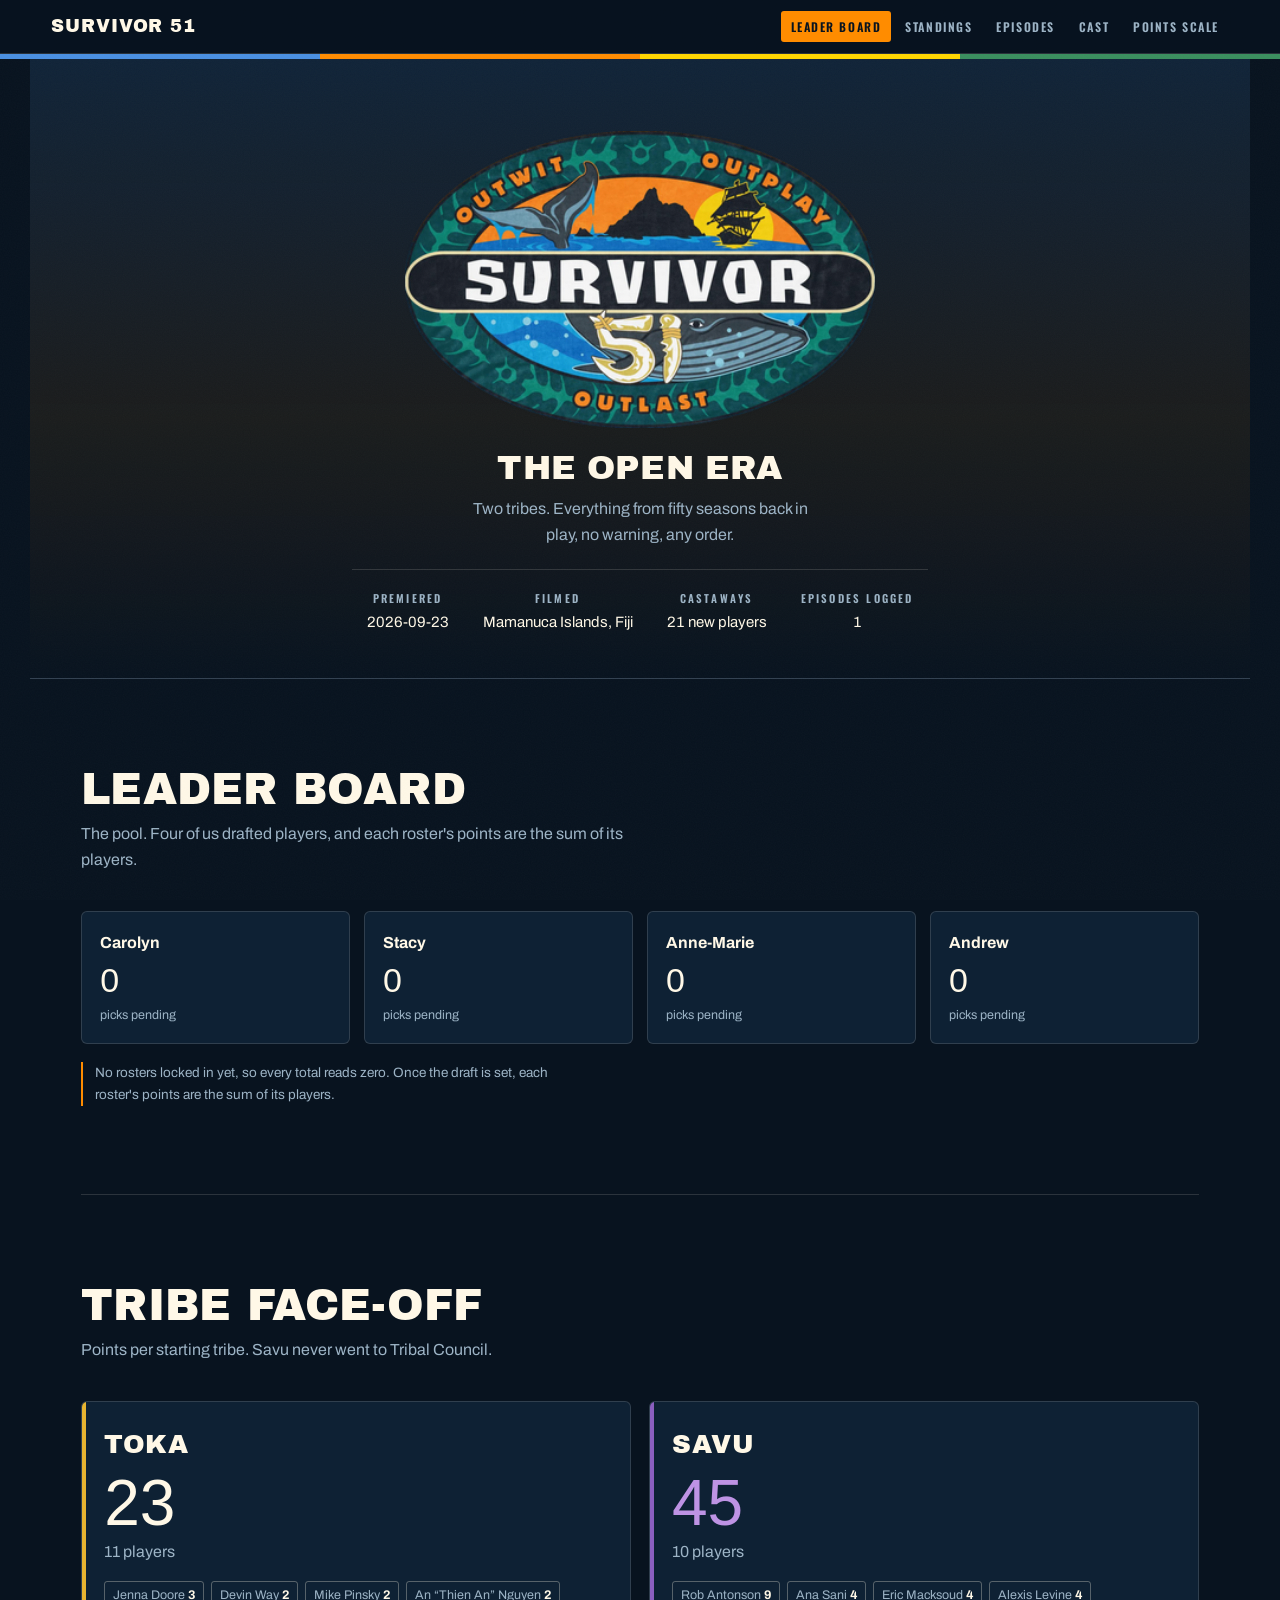
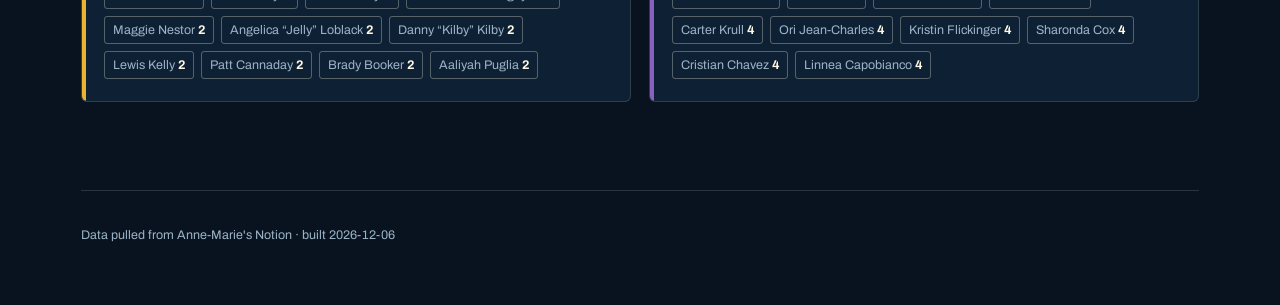
==== index.html @ c1bb5dba "Home: pool four across, tribes two across, sections stacked" ====
<!doctype html>
<html lang="en">
<head>
<meta charset="utf-8">
<meta name="viewport" content="width=device-width, initial-scale=1">
<title>Survivor 51 · Leader Board</title>
<meta name="description" content="Survivor 51: pool standings, player race, episodes, cast and point scale.">
<link rel="preconnect" href="https://fonts.googleapis.com">
<link rel="preconnect" href="https://fonts.gstatic.com" crossorigin>
<link href="https://fonts.googleapis.com/css2?family=Archivo+Black&family=Archivo:wght@400;500;600;700&family=Oswald:wght@400;500;600&display=swap" rel="stylesheet">
<link rel="stylesheet" href="styles.css">
</head>
<body class="page-home">
<div class="grain" aria-hidden="true"></div>
<nav class="topnav"><a class="brand" href="index.html">Survivor 51</a><div class="links"><a href="index.html" class="on">Leader Board</a><a href="standings.html">Standings</a><a href="episodes.html">Episodes</a><a href="cast.html">Cast</a><a href="scale.html">Points Scale</a></div></nav>
<div class="brandband" aria-hidden="true"><i></i><i></i><i></i><i></i></div>
<header class="masthead">
  <div class="mast-left">
    <img class="wordmark" src="logo.png" alt="Survivor 51">
  </div>
  <div class="mast-right">
    <p class="era">The Open Era</p>
    <p class="era-note">Two tribes. Everything from fifty seasons back in play, no warning, any order.</p>
    <dl class="meta" id="meta"></dl>
  </div>
</header>
<main>
  <section class="block">
    <div class="block-head"><h2>Leader Board</h2><p class="lede">The pool. Four of us drafted players, and each roster's points are the sum of its players.</p></div>
    <div class="pool" id="pool"></div><p class="callout" id="poolnote"></p>
  </section>
  <section class="block">
    <div class="block-head"><h2>Tribe Face-Off</h2><p class="lede">Points per starting tribe. Savu never went to Tribal Council.</p></div>
    <div class="tribes" id="tribes"></div>
  </section>
</main>
<footer>
  <p>Data pulled from Anne-Marie's Notion · built <span id="built"></span></p>
</footer>
<script src="data.js"></script>
<script src="app.js"></script>
</body>
</html>
---- styles.css ----
:root{
  --ink:#0B1512;
  --ink-2:#122019;
  --ink-3:#18291F;
  --bone:#EFE9DB;
  --dim:#93A79C;
  --line:rgba(239,233,219,.13);
  --line-strong:rgba(239,233,219,.26);
  --ember:#E5623A;
  --toka:#E8B430;
  --savu:#8B5FBF;
  --c-immunity:#2E8B8B;
  --c-reward:#C9A227;
  --c-idols:#E5623A;
  --c-advantages:#7FA650;
  --c-shots:#B65C8A;
  --c-survival:#6C8B99;
  --c-journeys:#D98E4A;
  --c-twists:#5F7FD1;
  --c-endgame:#D8D2C4;
  --pad:clamp(18px,4vw,64px);
  --max:1220px;
}

*{box-sizing:border-box;margin:0;padding:0}
html{-webkit-text-size-adjust:100%}
body{
  background:var(--ink);
  color:var(--bone);
  font-family:"Archivo",system-ui,sans-serif;
  font-size:16px;
  line-height:1.6;
  overflow-x:hidden;
}
.grain{
  position:fixed;inset:0;pointer-events:none;z-index:9;opacity:.05;
  background-image:url("data:image/svg+xml;utf8,<svg xmlns='http://www.w3.org/2000/svg' width='140' height='140'><filter id='n'><feTurbulence type='fractalNoise' baseFrequency='.85' numOctaves='3'/></filter><rect width='140' height='140' filter='url(%23n)'/></svg>");
}

/* ---------- masthead ---------- */
.masthead{
  max-width:var(--max);margin:0 auto;padding:clamp(28px,6vw,72px) var(--pad) clamp(20px,3vw,40px);
  display:grid;gap:clamp(20px,4vw,48px);
  grid-template-columns:1fr;
  border-bottom:1px solid var(--line);
}
.season-no{
  font-size:12px;letter-spacing:.22em;text-transform:uppercase;color:var(--dim);
  font-weight:600;
}
h1{
  font-family:"Anton",sans-serif;font-weight:400;
  font-size:clamp(64px,17vw,168px);line-height:.84;letter-spacing:-.01em;
  text-transform:uppercase;margin-top:6px;
}
.h1-em{color:var(--ember)}
.mast-right{max-width:44ch;align-self:end;padding-bottom:6px}
.era{
  font-family:"Anton",sans-serif;font-size:clamp(22px,3.4vw,34px);line-height:1.05;
  text-transform:uppercase;letter-spacing:.005em;
}
.era-note{color:var(--dim);margin-top:10px;max-width:38ch}
.meta{
  display:grid;grid-template-columns:repeat(2,minmax(0,1fr));
  gap:14px 24px;margin-top:24px;padding-top:20px;border-top:1px solid var(--line);
}
.meta div{min-width:0}
.meta dt{font-size:11px;letter-spacing:.18em;text-transform:uppercase;color:var(--dim);font-weight:600}
.meta dd{font-size:15px;margin-top:3px;font-variant-numeric:tabular-nums}

/* ---------- sections ---------- */
main{max-width:var(--max);margin:0 auto;padding:0 var(--pad)}
.block{padding:clamp(40px,7vw,88px) 0;border-bottom:1px solid var(--line)}
.block-head{display:grid;gap:10px;margin-bottom:clamp(24px,3vw,40px);max-width:70ch}
h2{
  font-family:"Anton",sans-serif;font-weight:400;text-transform:uppercase;
  font-size:clamp(26px,4vw,44px);line-height:1;letter-spacing:.005em;
}
.lede{color:var(--dim);max-width:62ch}

/* ---------- race ---------- */
.race{display:grid;gap:2px}
.row{
  display:grid;grid-template-columns:34px 14px minmax(0,1fr) auto;
  align-items:center;gap:12px;padding:12px 0;border-top:1px solid var(--line);
  position:relative;
}
.row:first-child{border-top:0}
.rank{font-size:12px;color:var(--dim);font-variant-numeric:tabular-nums;text-align:right}
.dot{width:11px;height:11px;border-radius:50%;box-shadow:0 0 0 1px rgba(0,0,0,.45) inset}
.name{font-weight:600;font-size:clamp(16px,2vw,19px);line-height:1.2;display:flex;flex-wrap:wrap;align-items:baseline;gap:10px}
.tag{
  font-size:10.5px;letter-spacing:.14em;text-transform:uppercase;font-weight:700;
  padding:2px 7px;border:1px solid var(--line-strong);color:var(--dim);border-radius:3px;
}
.tag.out{border-color:rgba(229,98,58,.6);color:#F0A28C}
.pts{
  font-family:"Anton",sans-serif;font-size:clamp(24px,3.6vw,38px);line-height:1;
  font-variant-numeric:tabular-nums;letter-spacing:.01em;
}
.bar{grid-column:3 / 5;height:6px;background:var(--line);border-radius:2px;overflow:hidden;margin-top:8px}
.bar i{display:block;height:100%;width:0;background:var(--ember);border-radius:2px;
  transition:width 900ms cubic-bezier(.16,1,.3,1)}
.row.toka .bar i{background:var(--toka)}
.row.savu .bar i{background:var(--savu)}

/* ---------- legend + stacks ---------- */
.legend{display:flex;flex-wrap:wrap;gap:8px 18px;margin-bottom:22px}
.legend span{display:inline-flex;align-items:center;gap:7px;font-size:12.5px;color:var(--dim);
  letter-spacing:.02em}
.legend i{width:10px;height:10px;border-radius:2px;display:inline-block}
.stacks{display:grid;gap:10px}
.stack{display:grid;grid-template-columns:minmax(120px,180px) minmax(0,1fr) 46px;gap:12px;align-items:center}
.stack .pname{font-size:14px;font-weight:600;overflow:hidden;text-overflow:ellipsis;white-space:nowrap}
.sbar{display:flex;height:18px;background:var(--line);border-radius:2px;overflow:hidden}
.sbar i{height:100%;width:0;transition:width 900ms cubic-bezier(.16,1,.3,1)}
.stack .ptot{text-align:right;font-variant-numeric:tabular-nums;font-size:13px;color:var(--dim)}

/* ---------- episode ---------- */
.episode{
  border:1px solid var(--line);background:var(--ink-2);
  padding:clamp(18px,3vw,32px);border-radius:6px;
}
.ep-top{display:flex;flex-wrap:wrap;gap:6px 20px;align-items:baseline;justify-content:space-between}
.ep-title{font-family:"Anton",sans-serif;font-size:clamp(24px,3.6vw,40px);text-transform:uppercase;line-height:1}
.ep-sub{color:var(--dim);font-size:13.5px}
.facts{display:grid;grid-template-columns:repeat(auto-fit,minmax(140px,1fr));gap:18px 22px;margin:26px 0;
  padding:22px 0;border-top:1px solid var(--line);border-bottom:1px solid var(--line)}
.facts dt{font-size:11px;letter-spacing:.18em;text-transform:uppercase;color:var(--dim);font-weight:600}
.facts dd{margin-top:4px;font-size:16px;font-weight:600}
.facts dd small{display:block;font-weight:400;color:var(--dim);font-size:12.5px;margin-top:2px}
.evlist{display:grid;gap:2px}
.ev{display:grid;grid-template-columns:64px minmax(0,1fr) auto;gap:12px;align-items:baseline;
  padding:9px 0;border-top:1px solid var(--line);font-size:14px}
.ev:first-child{border-top:0}
.ev b{font-family:"Anton",sans-serif;font-weight:400;letter-spacing:.04em;font-variant-numeric:tabular-nums}
.ev .cnt{color:var(--dim);font-size:12.5px}
.ev .v{font-variant-numeric:tabular-nums;font-weight:700;color:var(--ember)}

/* ---------- tribes ---------- */
.tribes{display:grid;gap:18px;grid-template-columns:1fr}
.tribe{border:1px solid var(--line);border-radius:6px;padding:22px;background:var(--ink-2);position:relative;overflow:hidden}
.tribe::before{content:"";position:absolute;inset:0 auto 0 0;width:4px}
.tribe.toka::before{background:var(--toka)}
.tribe.savu::before{background:var(--savu)}
.tribe h3{font-family:"Anton",sans-serif;font-weight:400;text-transform:uppercase;font-size:26px;letter-spacing:.02em}
.tribe .tot{font-family:"Anton",sans-serif;font-size:clamp(40px,7vw,64px);line-height:1;margin:6px 0 4px}
.tribe ul{list-style:none;display:flex;flex-wrap:wrap;gap:7px;margin-top:16px}
.tribe li{font-size:12.5px;border:1px solid var(--line-strong);padding:3px 8px;border-radius:3px;color:var(--dim)}
.tribe li b{color:var(--bone);font-variant-numeric:tabular-nums}

/* ---------- cast ---------- */
.cast{display:grid;gap:16px;grid-template-columns:repeat(auto-fill,minmax(255px,1fr))}
.card{border:1px solid var(--line);border-radius:6px;padding:18px;background:var(--ink-2);
  display:flex;flex-direction:column;gap:10px}
.card .who{display:flex;justify-content:space-between;align-items:baseline;gap:10px}
.card h3{font-size:17px;font-weight:700;line-height:1.25}
.card .age{font-family:"Anton",sans-serif;font-size:20px;color:var(--dim);font-variant-numeric:tabular-nums}
.card .job{font-size:13px;color:var(--bone);opacity:.85}
.card .where{font-size:12.5px;color:var(--dim)}
.card p.note{font-size:13px;color:var(--dim);border-top:1px solid var(--line);padding-top:10px;margin-top:auto}
.card .chip{align-self:flex-start;font-size:10.5px;letter-spacing:.14em;text-transform:uppercase;
  font-weight:700;padding:3px 8px;border-radius:3px;color:#0B1512}
.chip.toka{background:var(--toka)}
.chip.savu{background:var(--savu);color:var(--bone)}
.card.out{opacity:.62}

/* ---------- pool ---------- */
.pool{display:grid;gap:14px;grid-template-columns:repeat(auto-fit,minmax(210px,1fr))}
.viewer{border:1px solid var(--line);border-radius:6px;padding:18px;background:var(--ink-2)}
.viewer h3{font-size:16px;font-weight:700}
.viewer .v-tot{font-family:"Anton",sans-serif;font-size:34px;line-height:1;margin:8px 0}
.viewer .pend{font-size:12.5px;color:var(--dim)}

/* ---------- scale ---------- */
.scale{display:grid;gap:26px;grid-template-columns:repeat(auto-fit,minmax(240px,1fr))}
.sgroup h3{font-size:11px;letter-spacing:.18em;text-transform:uppercase;color:var(--ember);font-weight:700;margin-bottom:10px}
.sgroup ul{list-style:none;display:grid;gap:0}
.sgroup li{display:flex;justify-content:space-between;gap:12px;padding:7px 0;border-top:1px solid var(--line);
  font-size:14px}
.sgroup li:first-of-type{border-top:0}
.sgroup li b{font-variant-numeric:tabular-nums;font-family:"Anton",sans-serif;font-weight:400;font-size:17px}

footer{max-width:var(--max);margin:0 auto;padding:34px var(--pad) 60px;color:var(--dim);font-size:12.5px}

@media (min-width:760px){
  .masthead{grid-template-columns:1.05fr .95fr;align-items:end}
  .tribes{grid-template-columns:1fr 1fr}
}
@media (prefers-reduced-motion:reduce){
  .bar i,.sbar i{transition:none}
}

/* ---------- top nav ---------- */
.topnav{
  position:sticky;top:0;z-index:20;display:flex;align-items:center;justify-content:space-between;
  gap:14px;padding:11px var(--pad);background:rgba(11,21,18,.93);
  border-bottom:1px solid var(--line);flex-wrap:wrap;
}
.topnav .brand{font-family:"Anton",sans-serif;text-transform:uppercase;letter-spacing:.05em;font-size:18px;color:var(--bone);text-decoration:none}
.topnav .links{display:flex;gap:4px;flex-wrap:wrap}
.topnav .links a{
  font-size:12px;letter-spacing:.13em;text-transform:uppercase;font-weight:600;
  color:var(--dim);text-decoration:none;padding:6px 10px;border-radius:3px;
}
.topnav .links a:hover{color:var(--bone);background:var(--ink-3)}
.topnav .links a.on{color:var(--ink);background:var(--ember)}

/* compact masthead on subpages */
.page-standings .masthead,.page-episodes .masthead,.page-cast .masthead,.page-scale .masthead{
  padding-top:clamp(24px,4vw,44px);padding-bottom:clamp(16px,2vw,26px);
}
.page-standings h1,.page-episodes h1,.page-cast h1,.page-scale h1{font-size:clamp(40px,7vw,74px)}
.page-standings .meta,.page-episodes .meta,.page-cast .meta,.page-scale .meta,
.page-standings .era-note,.page-episodes .era-note,.page-cast .era-note,.page-scale .era-note{display:none}

/* home bits */
.callout{margin-top:18px;font-size:13.5px;color:var(--dim);border-left:2px solid var(--ember);padding-left:12px;max-width:62ch}
.more{margin-top:18px;font-size:13px;letter-spacing:.02em}
.more a{color:var(--ember);text-decoration:none}
.picks{list-style:none;margin-top:4px;display:flex;flex-wrap:wrap;gap:6px}
.picks li{font-size:12.5px;border:1px solid var(--line-strong);padding:2px 7px;border-radius:3px;color:var(--dim)}
.eps{display:grid;gap:26px}
.recap{margin-top:24px;border-top:1px solid var(--line);padding-top:20px;max-width:76ch}
.recap h4{font-size:11px;letter-spacing:.18em;text-transform:uppercase;color:var(--ember);font-weight:700;margin-bottom:10px}
.recap p{color:#DAD4C6}

/* ===== Survivor 51 badge theme (sunset over ocean) ===== */
:root{
  --ink:#08131F; --ink-2:#0E2134; --ink-3:#15304A;
  --bone:#FFF8E7; --dim:#9DB4C6;
  --line:rgba(255,248,231,.14); --line-strong:rgba(255,248,231,.30);
  --ember:#FF8C00; --gold:#FFD700; --toka:#E8B430; --savu:#8B5FBF;
  --c-immunity:#4A90E2; --c-reward:#FFD700; --c-idols:#FF8C00; --c-advantages:#3A8F5F;
  --c-shots:#C0574F; --c-survival:#8FB3F5; --c-journeys:#D98E4A; --c-twists:#A52A2A;
  --c-endgame:#FFF8E7;
  --display:"Archivo Black",sans-serif;
}
.grain{opacity:.028}
.brandband{height:5px;display:flex}
.brandband i{flex:1}
.brandband i:nth-child(1){background:#4A90E2}
.brandband i:nth-child(2){background:#FF8C00}
.brandband i:nth-child(3){background:#FFD700}
.brandband i:nth-child(4){background:#3A8F5F}
.masthead{background:linear-gradient(180deg,rgba(74,144,226,.13),rgba(255,140,0,.08) 58%,transparent)}
h1,h2,.ep-title,.tribe h3,.pts,.tot,.v-tot,.age,.ev b,.sgroup li b,.topnav .brand,.era{font-family:var(--display)}
.h1-em,.row:first-child .pts{color:var(--gold)}
.season-no,.sgroup h3,.recap h4,.facts dt,.meta dt,.tag,.chip,.topnav .links a{font-family:"Oswald","Archivo",sans-serif}
.season-no,.facts dt,.meta dt,.sgroup h3,.recap h4{letter-spacing:.2em}
.tribe.savu .tot{color:#BE93E4}
.topnav{background:rgba(8,19,31,.94)}
.rank,.ptot,.v{font-variant-numeric:tabular-nums}

/* logo wordmark replaces the typed title */
.wordmark{width:min(470px,84%);height:auto;display:block}
.mast-left{padding-bottom:4px}
.page-standings .wordmark,.page-episodes .wordmark,.page-cast .wordmark,.page-scale .wordmark{width:min(230px,62%)}

/* centered masthead */
.masthead{display:block;text-align:center}
.mast-left{display:flex;justify-content:center;padding-bottom:0}
.wordmark{margin:0 auto}
.mast-right{max-width:64ch;margin:22px auto 0;align-self:auto}
.era-note{margin:10px auto 0}
.meta{display:flex;flex-wrap:wrap;justify-content:center;gap:14px 34px;text-align:center;margin-top:22px}
.meta dd{margin-top:2px}

/* home: two sections side by side */
.homelayout{display:grid;gap:0}
@media (min-width:940px){
  .homelayout{grid-template-columns:1fr 1fr;gap:0 clamp(32px,4vw,64px);align-items:start}
  .homelayout > .block{border-bottom:0;padding-top:0}
  .homelayout > .block + .block{border-left:1px solid var(--line);padding-left:clamp(32px,4vw,64px)}
  .homelayout .tribes{grid-template-columns:1fr}
  .homelayout .pool{grid-template-columns:repeat(auto-fit,minmax(168px,1fr))}
}

/* home: sections stacked, items within each row side by side */
@media (min-width:760px){
  .pool{grid-template-columns:repeat(4,minmax(0,1fr))}
  .tribes{grid-template-columns:1fr 1fr}
}
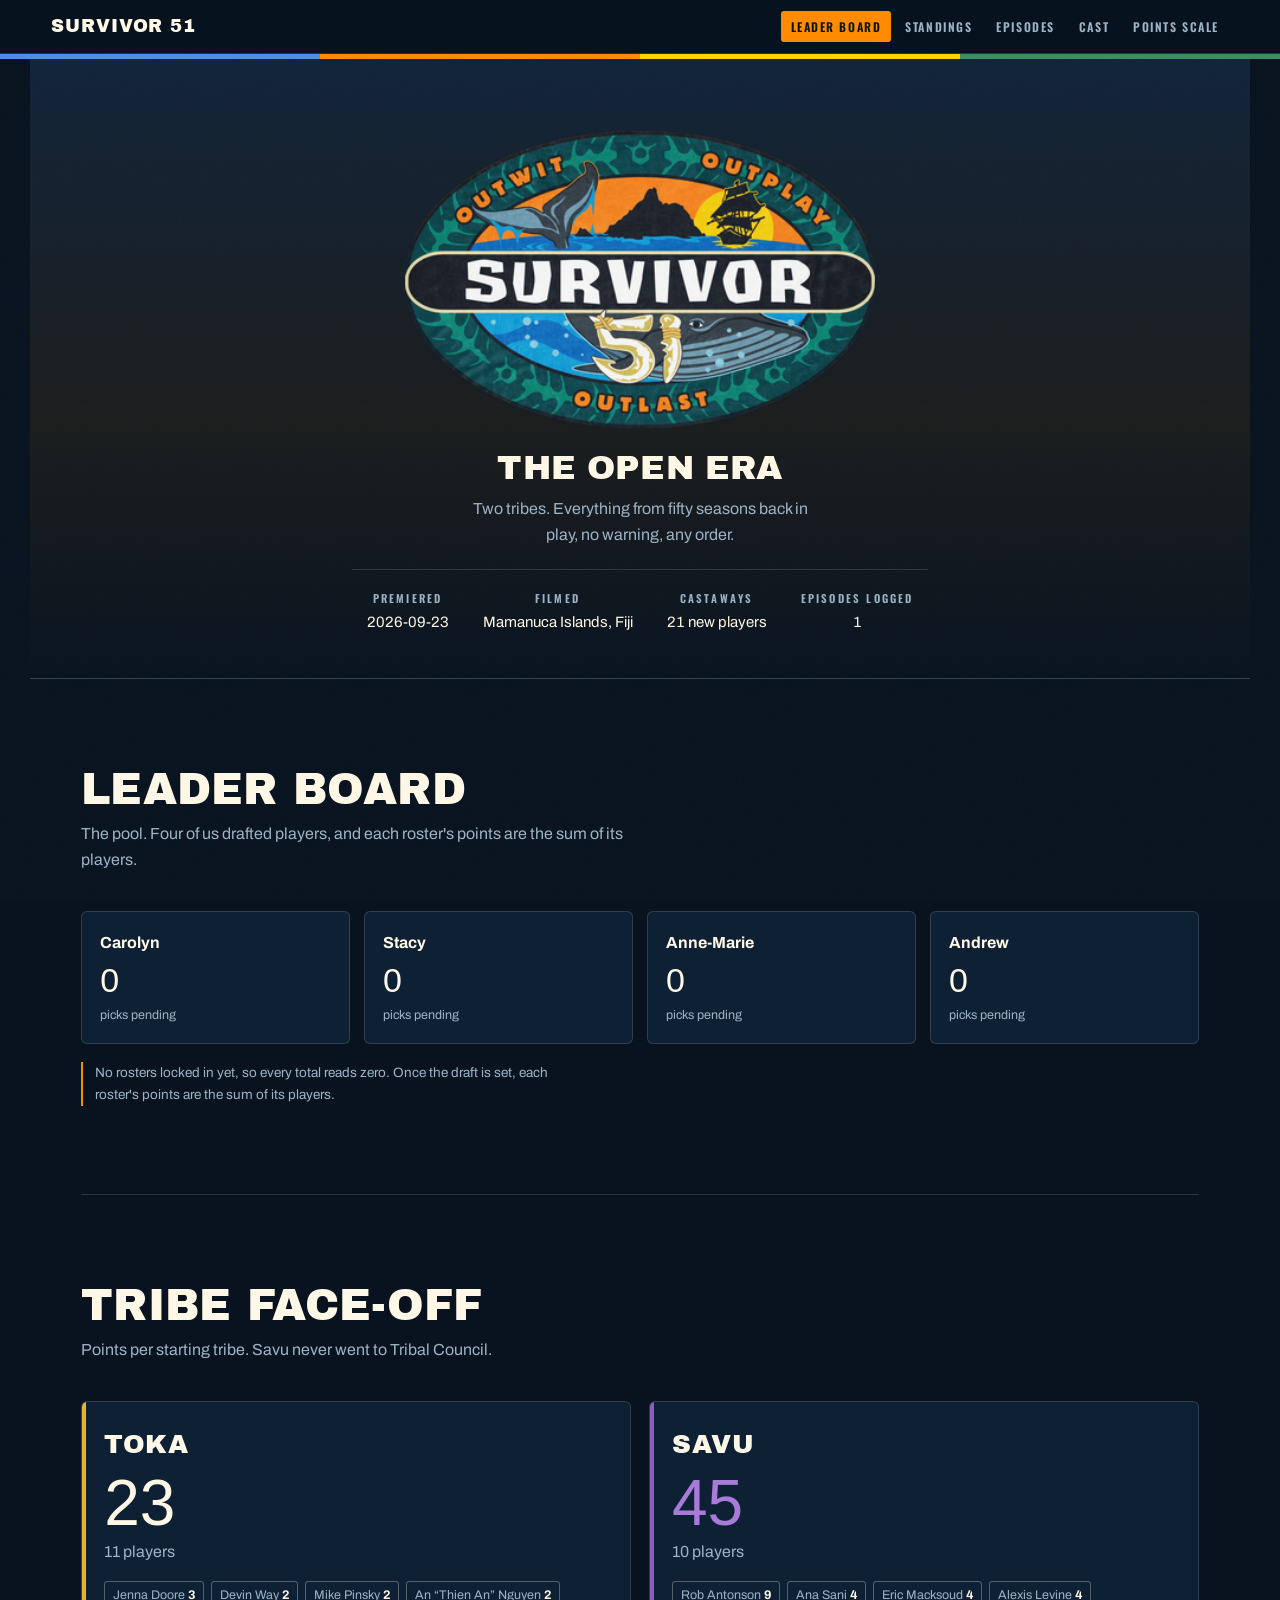
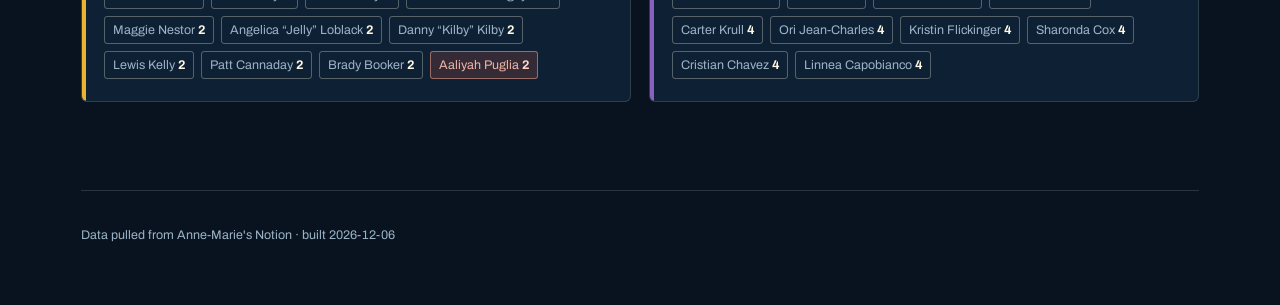
==== commit 422633ba: "Mobile nav on one line (short labels), point-scale rows never wrap" ====
--- a/index.html
+++ b/index.html
@@ -12,7 +12,7 @@
 </head>
 <body class="page-home">
 <div class="grain" aria-hidden="true"></div>
-<nav class="topnav"><a class="brand" href="index.html">Survivor 51</a><div class="links"><a href="index.html" class="on">Leader Board</a><a href="standings.html">Standings</a><a href="episodes.html">Episodes</a><a href="cast.html">Cast</a><a href="scale.html">Points Scale</a></div></nav>
+<nav class="topnav"><a class="brand" href="index.html">Survivor 51</a><div class="links"><a href="index.html" class="on"><span class="lg">Leader Board</span><span class="sm">Board</span></a><a href="standings.html"><span class="lg">Standings</span><span class="sm">Standings</span></a><a href="episodes.html"><span class="lg">Episodes</span><span class="sm">Episodes</span></a><a href="cast.html"><span class="lg">Cast</span><span class="sm">Cast</span></a><a href="scale.html"><span class="lg">Points Scale</span><span class="sm">Scale</span></a></div></nav>
 <div class="brandband" aria-hidden="true"><i></i><i></i><i></i><i></i></div>
 <header class="masthead">
   <div class="mast-left">
--- a/styles.css
+++ b/styles.css
@@ -281,3 +281,48 @@
   .pool{grid-template-columns:repeat(4,minmax(0,1fr))}
   .tribes{grid-template-columns:1fr 1fr}
 }
+
+/* tribe colors: proper buff hues */
+.tribe.savu .tot{color:#A87BD8}
+
+/* picked-by chips (show once rosters are set) */
+.who-pick{font-size:10.5px;letter-spacing:.1em;text-transform:uppercase;font-weight:700;
+  padding:2px 6px;border-radius:3px;background:var(--ink-3);color:var(--bone);white-space:nowrap}
+
+/* mobile: keep the home rows horizontal */
+@media (max-width:759px){
+  .pool{grid-template-columns:1fr 1fr;gap:10px}
+  .tribes{grid-template-columns:1fr 1fr;gap:10px}
+  .viewer{padding:13px}
+  .viewer h3{font-size:14px}
+  .viewer .v-tot{font-size:26px}
+  .tribe{padding:13px}
+  .tribe h3{font-size:18px}
+  .tribe .tot{font-size:30px}
+  .tribe li{font-size:10.5px;padding:2px 5px}
+  .block-head h2{font-size:23px}
+  .lede{font-size:13.5px}
+}
+
+/* eliminated players read red in the tribe lists */
+.tribe li.out{background:rgba(224,90,74,.18);border-color:rgba(240,162,140,.55);color:#F3B4A4}
+.tribe li.out b{color:#FFD6C9}
+
+/* cast page: voted out players get a red border */
+.card.out{opacity:1;border-color:#D9634E;background:linear-gradient(rgba(217,99,78,.07),rgba(217,99,78,.07)),var(--ink-2)}
+.card.out .who h3{color:#FFD6C9}
+
+/* one horizontal line, always */
+.topnav .sm{display:none}
+.sgroup li span{flex:1 1 auto;min-width:0;white-space:nowrap;overflow:hidden;text-overflow:ellipsis}
+.sgroup li b{flex:0 0 auto}
+.tag,.who-pick,.pname{white-space:nowrap}
+@media (max-width:759px){
+  .topnav{flex-wrap:nowrap;padding:10px 12px;gap:6px}
+  .topnav .brand{display:none}
+  .topnav .links{flex-wrap:nowrap;gap:2px;overflow-x:auto;scrollbar-width:none}
+  .topnav .links::-webkit-scrollbar{display:none}
+  .topnav .links a{font-size:11.5px;letter-spacing:.05em;padding:6px 7px;flex:0 0 auto}
+  .topnav .lg{display:none}
+  .topnav .sm{display:inline}
+}
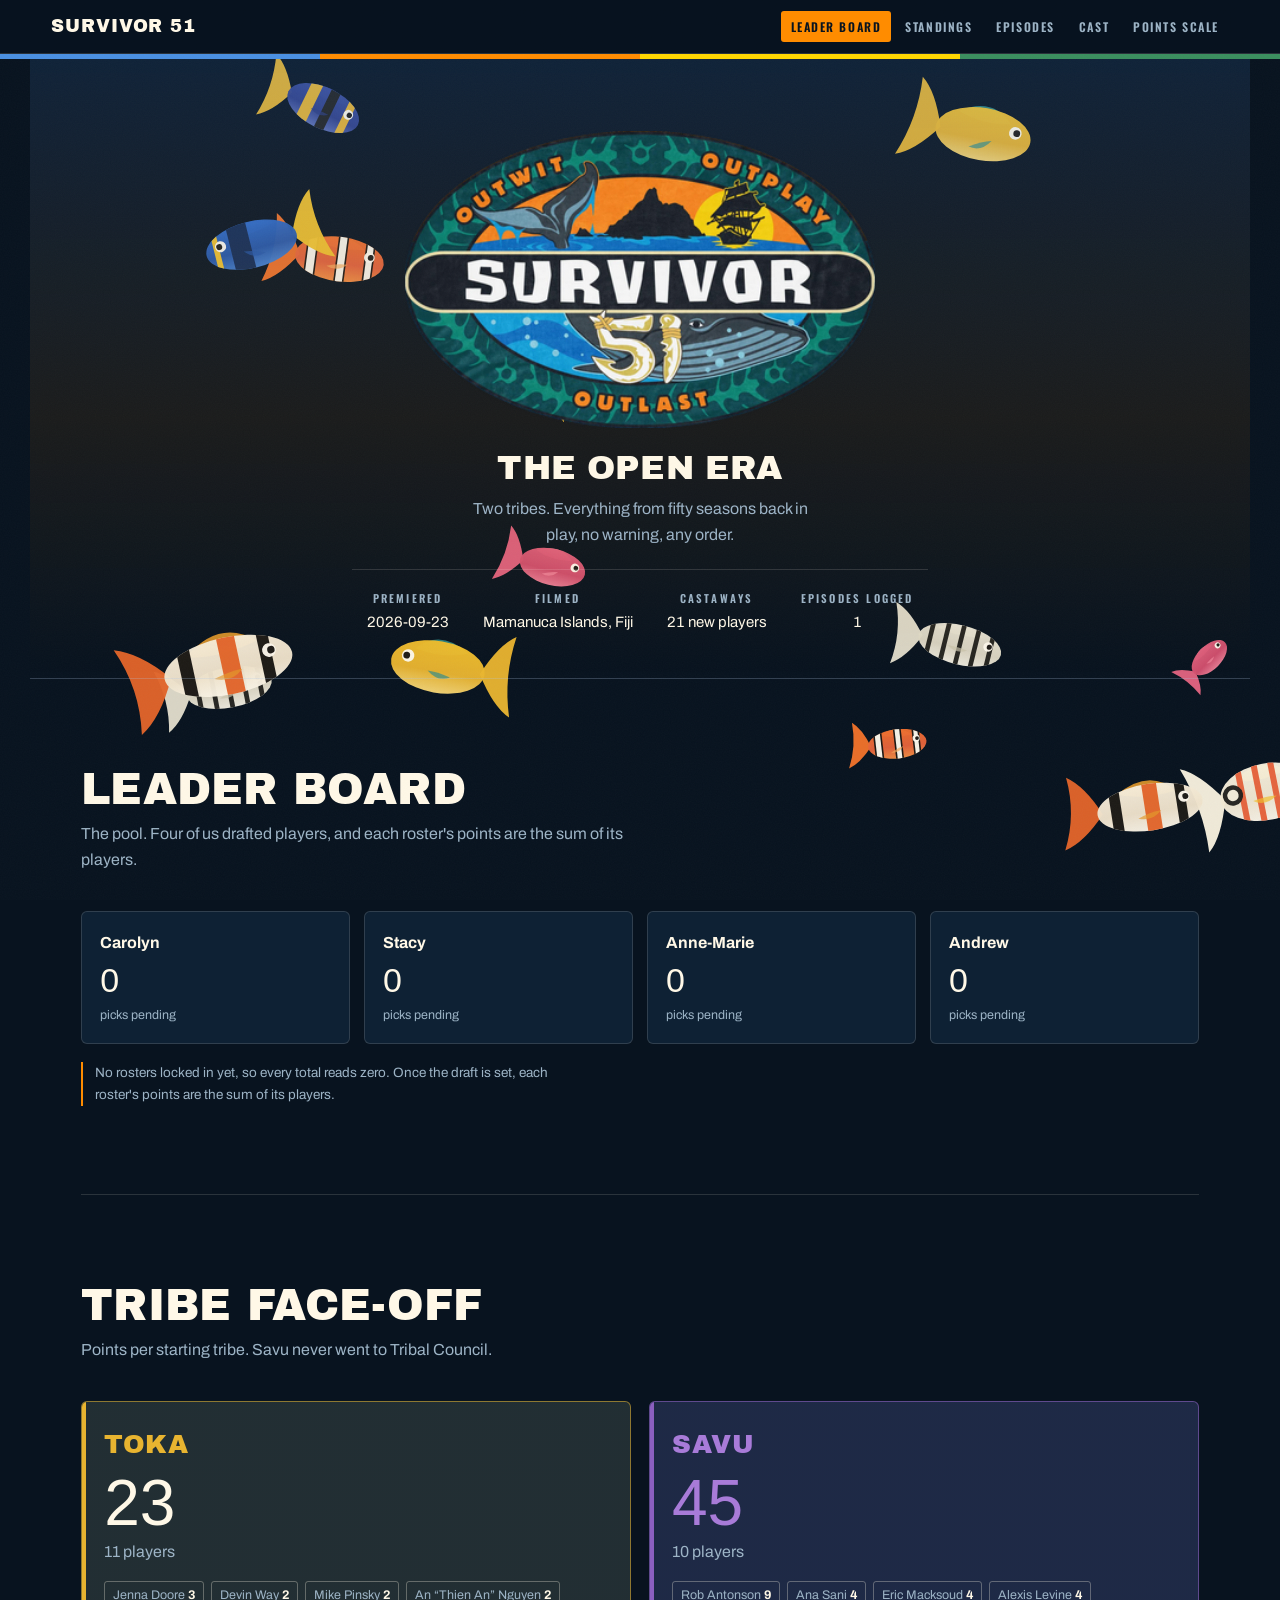
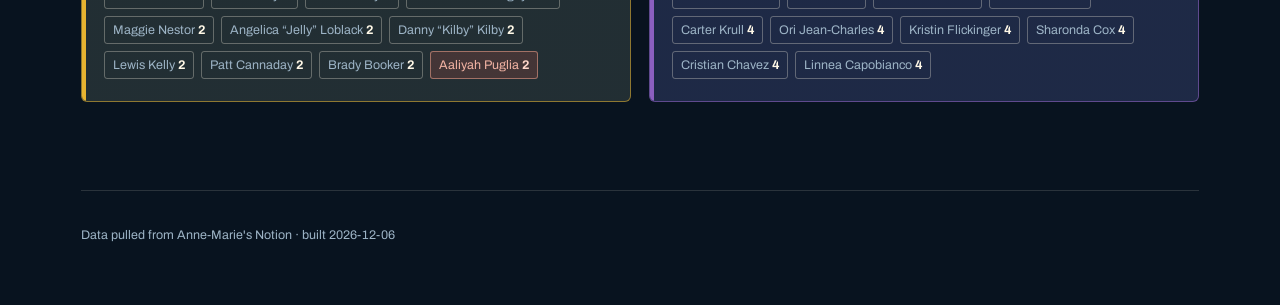
==== commit 3d8fed0b: "Reef: tropical fish drifting behind every page, scatter on click - fish-art.js: 8 Fiji reef species " ====
--- a/index.html
+++ b/index.html
@@ -11,6 +11,7 @@
 <link rel="stylesheet" href="styles.css">
 </head>
 <body class="page-home">
+<canvas id="reef" aria-hidden="true"></canvas>
 <div class="grain" aria-hidden="true"></div>
 <nav class="topnav"><a class="brand" href="index.html">Survivor 51</a><div class="links"><a href="index.html" class="on"><span class="lg">Leader Board</span><span class="sm">Board</span></a><a href="standings.html"><span class="lg">Standings</span><span class="sm">Standings</span></a><a href="episodes.html"><span class="lg">Episodes</span><span class="sm">Episodes</span></a><a href="cast.html"><span class="lg">Cast</span><span class="sm">Cast</span></a><a href="scale.html"><span class="lg">Points Scale</span><span class="sm">Scale</span></a></div></nav>
 <div class="brandband" aria-hidden="true"><i></i><i></i><i></i><i></i></div>
@@ -39,5 +40,7 @@
 </footer>
 <script src="data.js"></script>
 <script src="app.js"></script>
+<script src="fish-art.js"></script>
+<script src="fish.js" defer></script>
 </body>
 </html>
--- a/styles.css
+++ b/styles.css
@@ -32,6 +32,13 @@
   line-height:1.6;
   overflow-x:hidden;
 }
+/* ---------- background reef: tropical fish behind the content ---------- */
+#reef{
+  position:fixed;inset:0;width:100%;height:100%;
+  z-index:0;pointer-events:none;
+}
+/* keep page content in front of the reef */
+.brandband,.masthead,main,footer{position:relative;z-index:1}
 .grain{
   position:fixed;inset:0;pointer-events:none;z-index:9;opacity:.05;
   background-image:url("data:image/svg+xml;utf8,<svg xmlns='http://www.w3.org/2000/svg' width='140' height='140'><filter id='n'><feTurbulence type='fractalNoise' baseFrequency='.85' numOctaves='3'/></filter><rect width='140' height='140' filter='url(%23n)'/></svg>");
@@ -326,3 +333,19 @@
   .topnav .lg{display:none}
   .topnav .sm{display:inline}
 }
+
+/* tribe face-off: make each tribe read in its own buff color */
+.tribe.toka h3{color:var(--toka)}
+.tribe.savu h3{color:#A87BD8}
+.tribe.toka{border-color:rgba(232,180,48,.55);background:linear-gradient(rgba(232,180,48,.09),rgba(232,180,48,.09)),var(--ink-2)}
+.tribe.savu{border-color:rgba(139,95,191,.6);background:linear-gradient(rgba(139,95,191,.13),rgba(139,95,191,.13)),var(--ink-2)}
+.tribe.toka::before{background:var(--toka)}
+.tribe.savu::before{background:var(--savu)}
+
+/* legend stays on one line on phones */
+@media (max-width:759px){
+  .legend{flex-wrap:nowrap;gap:8px;overflow-x:auto;scrollbar-width:none}
+  .legend::-webkit-scrollbar{display:none}
+  .legend span{font-size:11px;gap:5px;flex:0 0 auto;white-space:nowrap}
+  .legend i{width:8px;height:8px}
+}
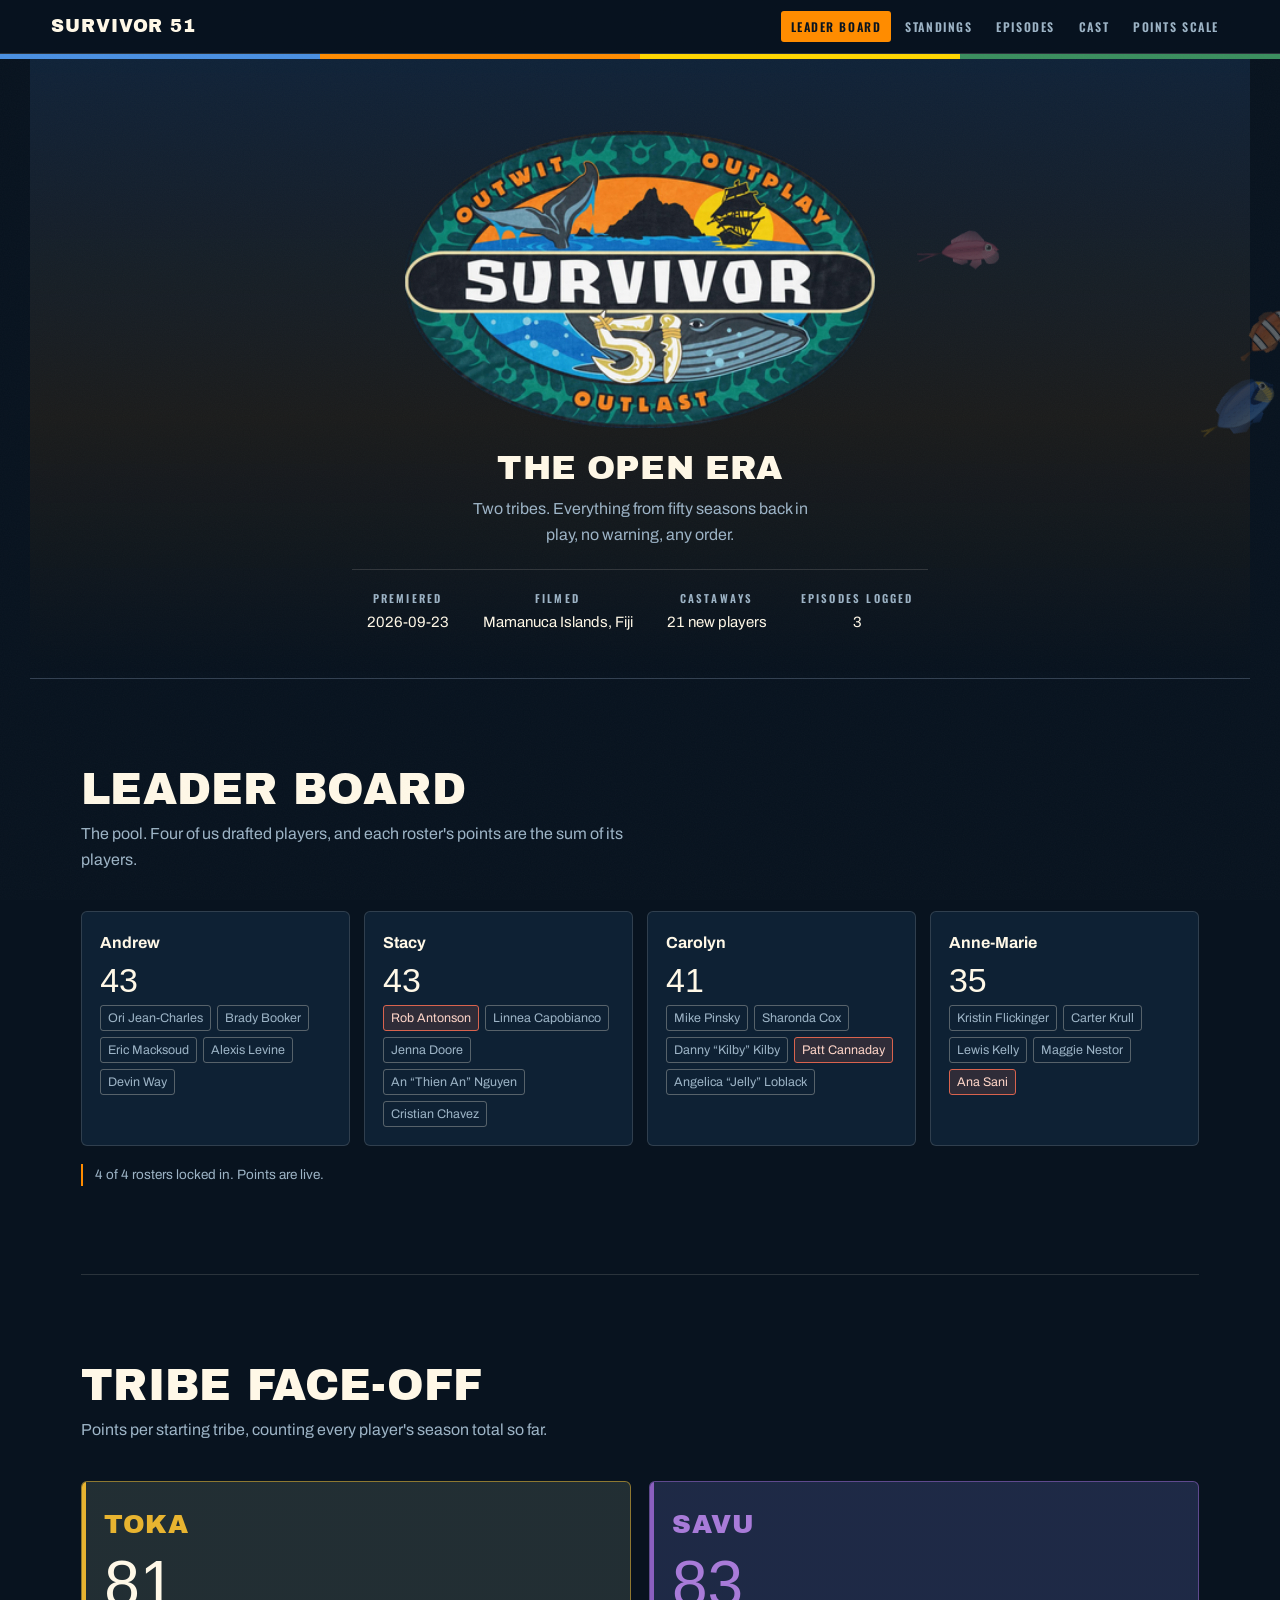
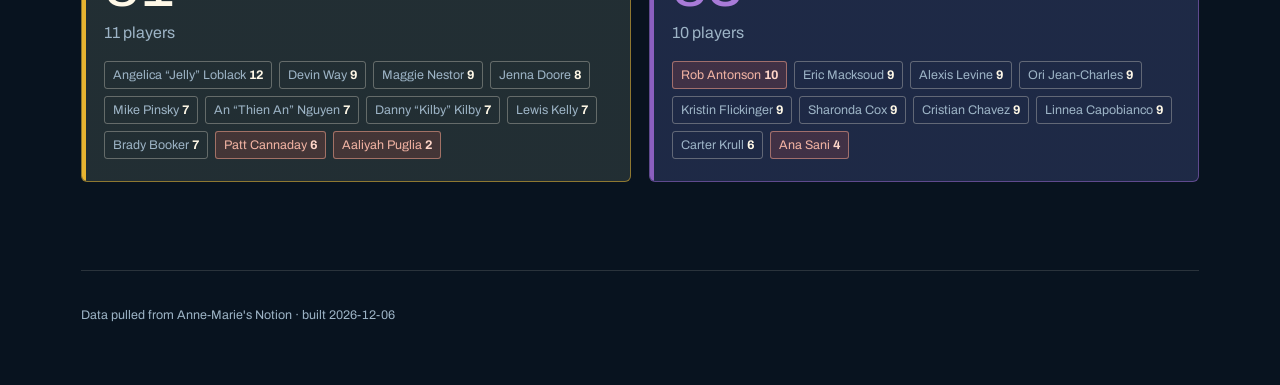
==== commit 91de084f: "Episode 3: Patt voted out 6-5; Rob quits; Savu wins reward and immunity; Devin and Maggie find extra" ====
--- a/index.html
+++ b/index.html
@@ -31,7 +31,7 @@
     <div class="pool" id="pool"></div><p class="callout" id="poolnote"></p>
   </section>
   <section class="block">
-    <div class="block-head"><h2>Tribe Face-Off</h2><p class="lede">Points per starting tribe. Savu never went to Tribal Council.</p></div>
+    <div class="block-head"><h2>Tribe Face-Off</h2><p class="lede">Points per starting tribe, counting every player's season total so far.</p></div>
     <div class="tribes" id="tribes"></div>
   </section>
 </main>
--- a/styles.css
+++ b/styles.css
@@ -165,6 +165,8 @@
 .card .age{font-family:"Anton",sans-serif;font-size:20px;color:var(--dim);font-variant-numeric:tabular-nums}
 .card .job{font-size:13px;color:var(--bone);opacity:.85}
 .card .where{font-size:12.5px;color:var(--dim)}
+.card .owner{font-size:10.5px;letter-spacing:.12em;text-transform:uppercase;color:var(--dim);
+  display:flex;flex-wrap:wrap;gap:5px;align-items:center}
 .card p.note{font-size:13px;color:var(--dim);border-top:1px solid var(--line);padding-top:10px;margin-top:auto}
 .card .chip{align-self:flex-start;font-size:10.5px;letter-spacing:.14em;text-transform:uppercase;
   font-weight:700;padding:3px 8px;border-radius:3px;color:#0B1512}
@@ -227,6 +229,9 @@
 .more a{color:var(--ember);text-decoration:none}
 .picks{list-style:none;margin-top:4px;display:flex;flex-wrap:wrap;gap:6px}
 .picks li{font-size:12.5px;border:1px solid var(--line-strong);padding:2px 7px;border-radius:3px;color:var(--dim)}
+/* leader board pool: picks who are out of the game read red, jury reads blue */
+.picks li.out{border-color:#D9634E;background:rgba(217,99,78,.16);color:#FFD6C9}
+.picks li.jury{border-color:#4A90E2;background:rgba(74,144,226,.18);color:#BFDCF7}
 .eps{display:grid;gap:26px}
 .recap{margin-top:24px;border-top:1px solid var(--line);padding-top:20px;max-width:76ch}
 .recap h4{font-size:11px;letter-spacing:.18em;text-transform:uppercase;color:var(--ember);font-weight:700;margin-bottom:10px}
@@ -311,13 +316,17 @@
   .lede{font-size:13.5px}
 }
 
-/* eliminated players read red in the tribe lists */
+/* eliminated players read red in the tribe lists, jury reads blue */
 .tribe li.out{background:rgba(224,90,74,.18);border-color:rgba(240,162,140,.55);color:#F3B4A4}
 .tribe li.out b{color:#FFD6C9}
-
-/* cast page: voted out players get a red border */
+.tribe li.jury{background:rgba(74,144,226,.2);border-color:rgba(143,179,245,.6);color:#BFDCF7}
+.tribe li.jury b{color:#DCEBFF}
+
+/* cast page: voted out players get a red border, jury gets a blue one */
 .card.out{opacity:1;border-color:#D9634E;background:linear-gradient(rgba(217,99,78,.07),rgba(217,99,78,.07)),var(--ink-2)}
 .card.out .who h3{color:#FFD6C9}
+.card.jury{opacity:1;border-color:#4A90E2;background:linear-gradient(rgba(74,144,226,.09),rgba(74,144,226,.09)),var(--ink-2)}
+.card.jury .who h3{color:#BFDCF7}
 
 /* one horizontal line, always */
 .topnav .sm{display:none}
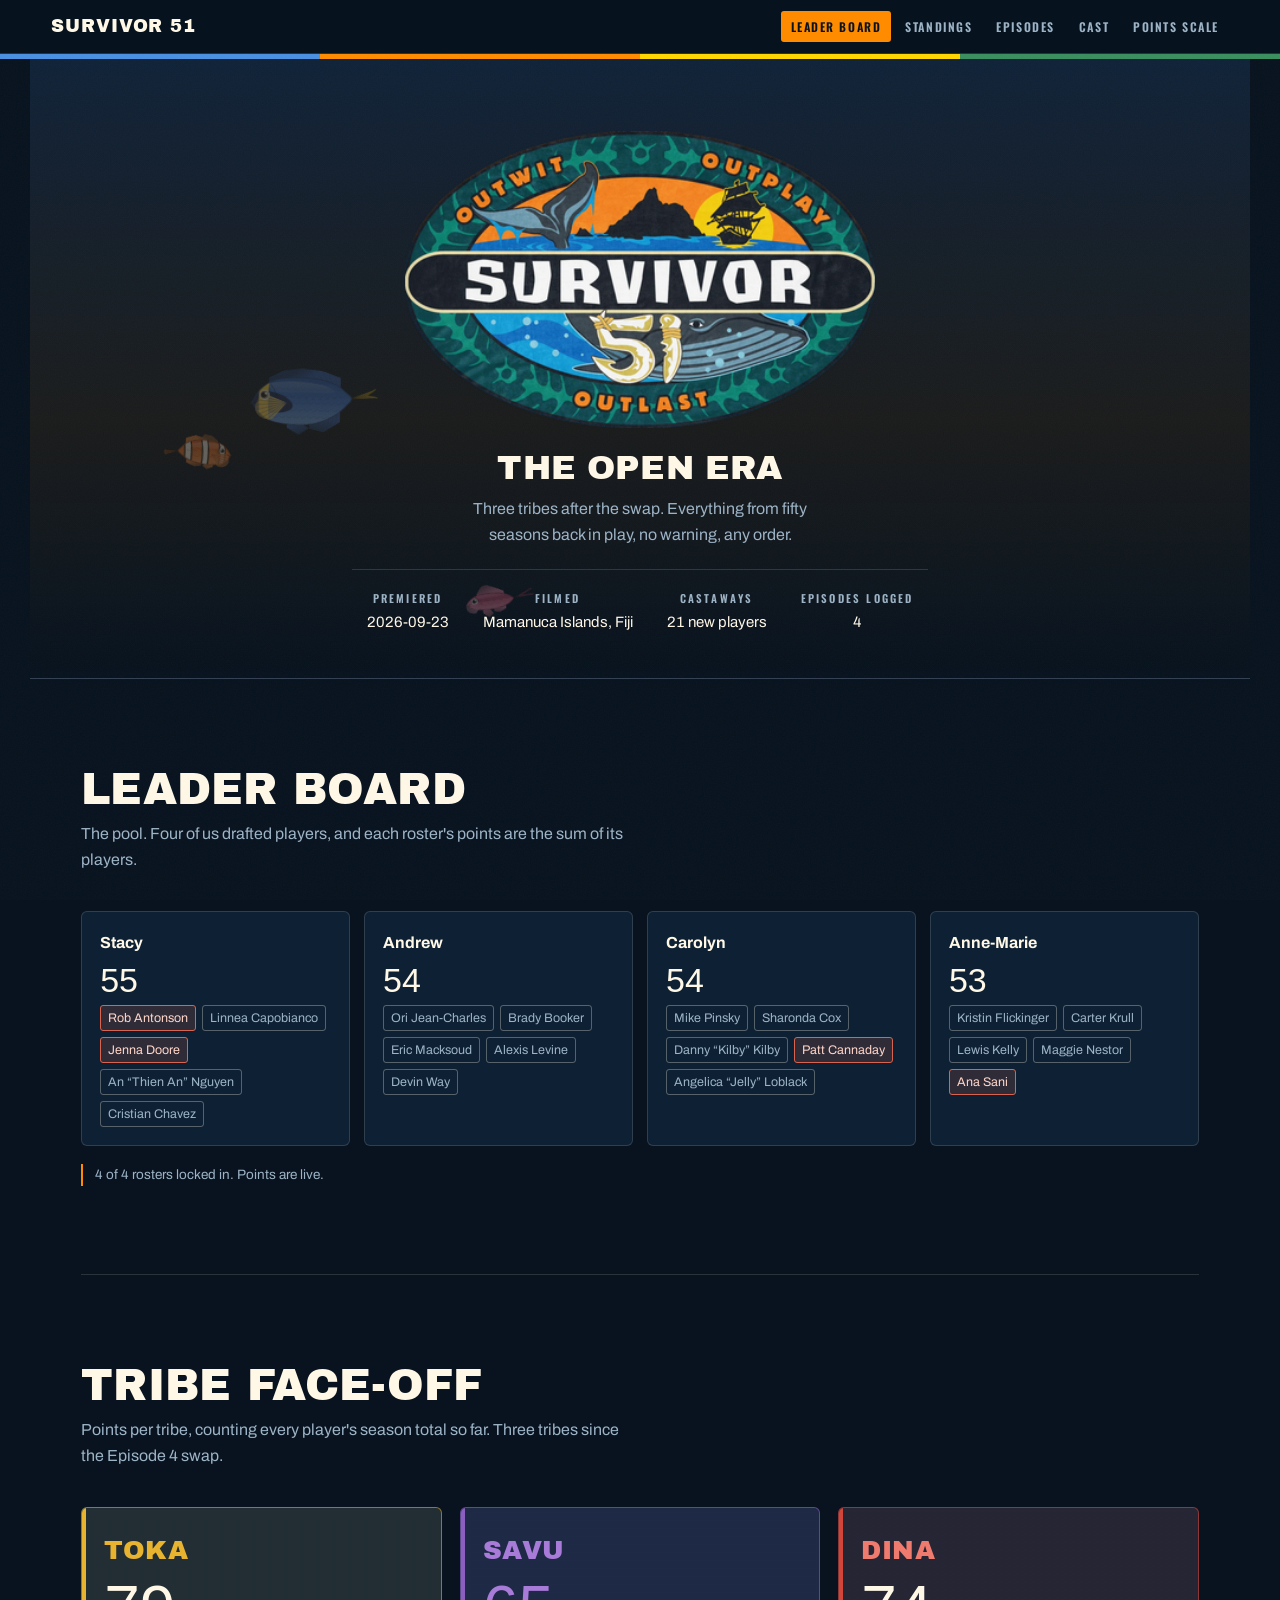
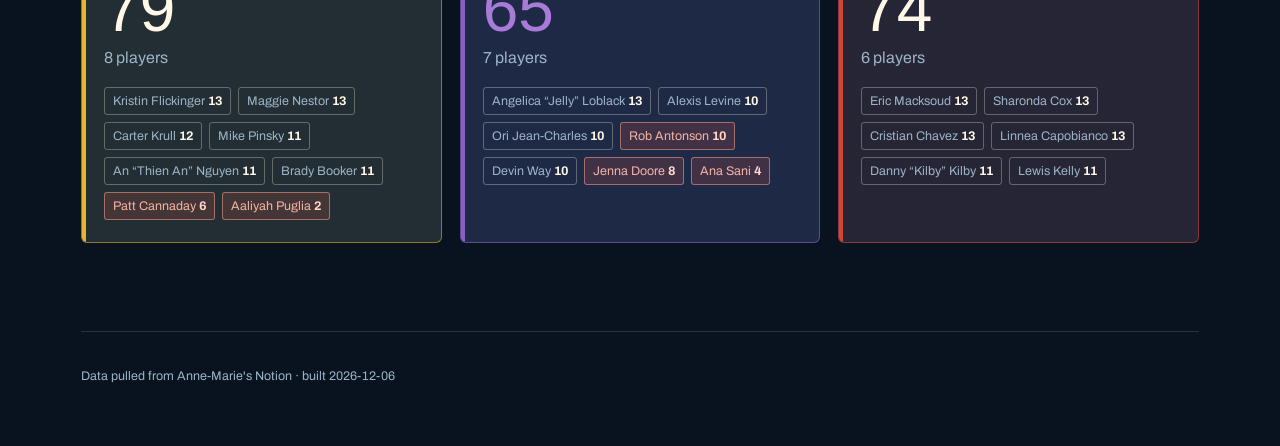
==== commit 165c6b18: "Episode 4: swap to three tribes (Toka, Savu, Dina); Jenna voted out 4-1 - Jenna Doore voted out 4-1 " ====
--- a/index.html
+++ b/index.html
@@ -21,7 +21,7 @@
   </div>
   <div class="mast-right">
     <p class="era">The Open Era</p>
-    <p class="era-note">Two tribes. Everything from fifty seasons back in play, no warning, any order.</p>
+    <p class="era-note">Three tribes after the swap. Everything from fifty seasons back in play, no warning, any order.</p>
     <dl class="meta" id="meta"></dl>
   </div>
 </header>
@@ -31,7 +31,7 @@
     <div class="pool" id="pool"></div><p class="callout" id="poolnote"></p>
   </section>
   <section class="block">
-    <div class="block-head"><h2>Tribe Face-Off</h2><p class="lede">Points per starting tribe, counting every player's season total so far.</p></div>
+    <div class="block-head"><h2>Tribe Face-Off</h2><p class="lede">Points per tribe, counting every player's season total so far. Three tribes since the Episode 4 swap.</p></div>
     <div class="tribes" id="tribes"></div>
   </section>
 </main>
--- a/styles.css
+++ b/styles.css
@@ -9,6 +9,7 @@
   --ember:#E5623A;
   --toka:#E8B430;
   --savu:#8B5FBF;
+  --dina:#D2453A;
   --c-immunity:#2E8B8B;
   --c-reward:#C9A227;
   --c-idols:#E5623A;
@@ -110,6 +111,7 @@
   transition:width 900ms cubic-bezier(.16,1,.3,1)}
 .row.toka .bar i{background:var(--toka)}
 .row.savu .bar i{background:var(--savu)}
+.row.dina .bar i{background:var(--dina)}
 
 /* ---------- legend + stacks ---------- */
 .legend{display:flex;flex-wrap:wrap;gap:8px 18px;margin-bottom:22px}
@@ -172,6 +174,8 @@
   font-weight:700;padding:3px 8px;border-radius:3px;color:#0B1512}
 .chip.toka{background:var(--toka)}
 .chip.savu{background:var(--savu);color:var(--bone)}
+.chip.dina{background:var(--dina);color:var(--bone)}
+.chip em{font-style:normal;opacity:.72;font-weight:600;letter-spacing:.06em}
 .card.out{opacity:.62}
 
 /* ---------- pool ---------- */
@@ -242,7 +246,7 @@
   --ink:#08131F; --ink-2:#0E2134; --ink-3:#15304A;
   --bone:#FFF8E7; --dim:#9DB4C6;
   --line:rgba(255,248,231,.14); --line-strong:rgba(255,248,231,.30);
-  --ember:#FF8C00; --gold:#FFD700; --toka:#E8B430; --savu:#8B5FBF;
+  --ember:#FF8C00; --gold:#FFD700; --toka:#E8B430; --savu:#8B5FBF; --dina:#D2453A;
   --c-immunity:#4A90E2; --c-reward:#FFD700; --c-idols:#FF8C00; --c-advantages:#3A8F5F;
   --c-shots:#C0574F; --c-survival:#8FB3F5; --c-journeys:#D98E4A; --c-twists:#A52A2A;
   --c-endgame:#FFF8E7;
@@ -291,7 +295,7 @@
 /* home: sections stacked, items within each row side by side */
 @media (min-width:760px){
   .pool{grid-template-columns:repeat(4,minmax(0,1fr))}
-  .tribes{grid-template-columns:1fr 1fr}
+  .tribes{grid-template-columns:repeat(3,minmax(0,1fr))}
 }
 
 /* tribe colors: proper buff hues */
@@ -304,7 +308,7 @@
 /* mobile: keep the home rows horizontal */
 @media (max-width:759px){
   .pool{grid-template-columns:1fr 1fr;gap:10px}
-  .tribes{grid-template-columns:1fr 1fr;gap:10px}
+  .tribes{grid-template-columns:1fr;gap:10px}
   .viewer{padding:13px}
   .viewer h3{font-size:14px}
   .viewer .v-tot{font-size:26px}
@@ -346,10 +350,13 @@
 /* tribe face-off: make each tribe read in its own buff color */
 .tribe.toka h3{color:var(--toka)}
 .tribe.savu h3{color:#A87BD8}
+.tribe.dina h3{color:#EF7A6E}
 .tribe.toka{border-color:rgba(232,180,48,.55);background:linear-gradient(rgba(232,180,48,.09),rgba(232,180,48,.09)),var(--ink-2)}
 .tribe.savu{border-color:rgba(139,95,191,.6);background:linear-gradient(rgba(139,95,191,.13),rgba(139,95,191,.13)),var(--ink-2)}
+.tribe.dina{border-color:rgba(210,69,58,.6);background:linear-gradient(rgba(210,69,58,.12),rgba(210,69,58,.12)),var(--ink-2)}
 .tribe.toka::before{background:var(--toka)}
 .tribe.savu::before{background:var(--savu)}
+.tribe.dina::before{background:var(--dina)}
 
 /* legend stays on one line on phones */
 @media (max-width:759px){
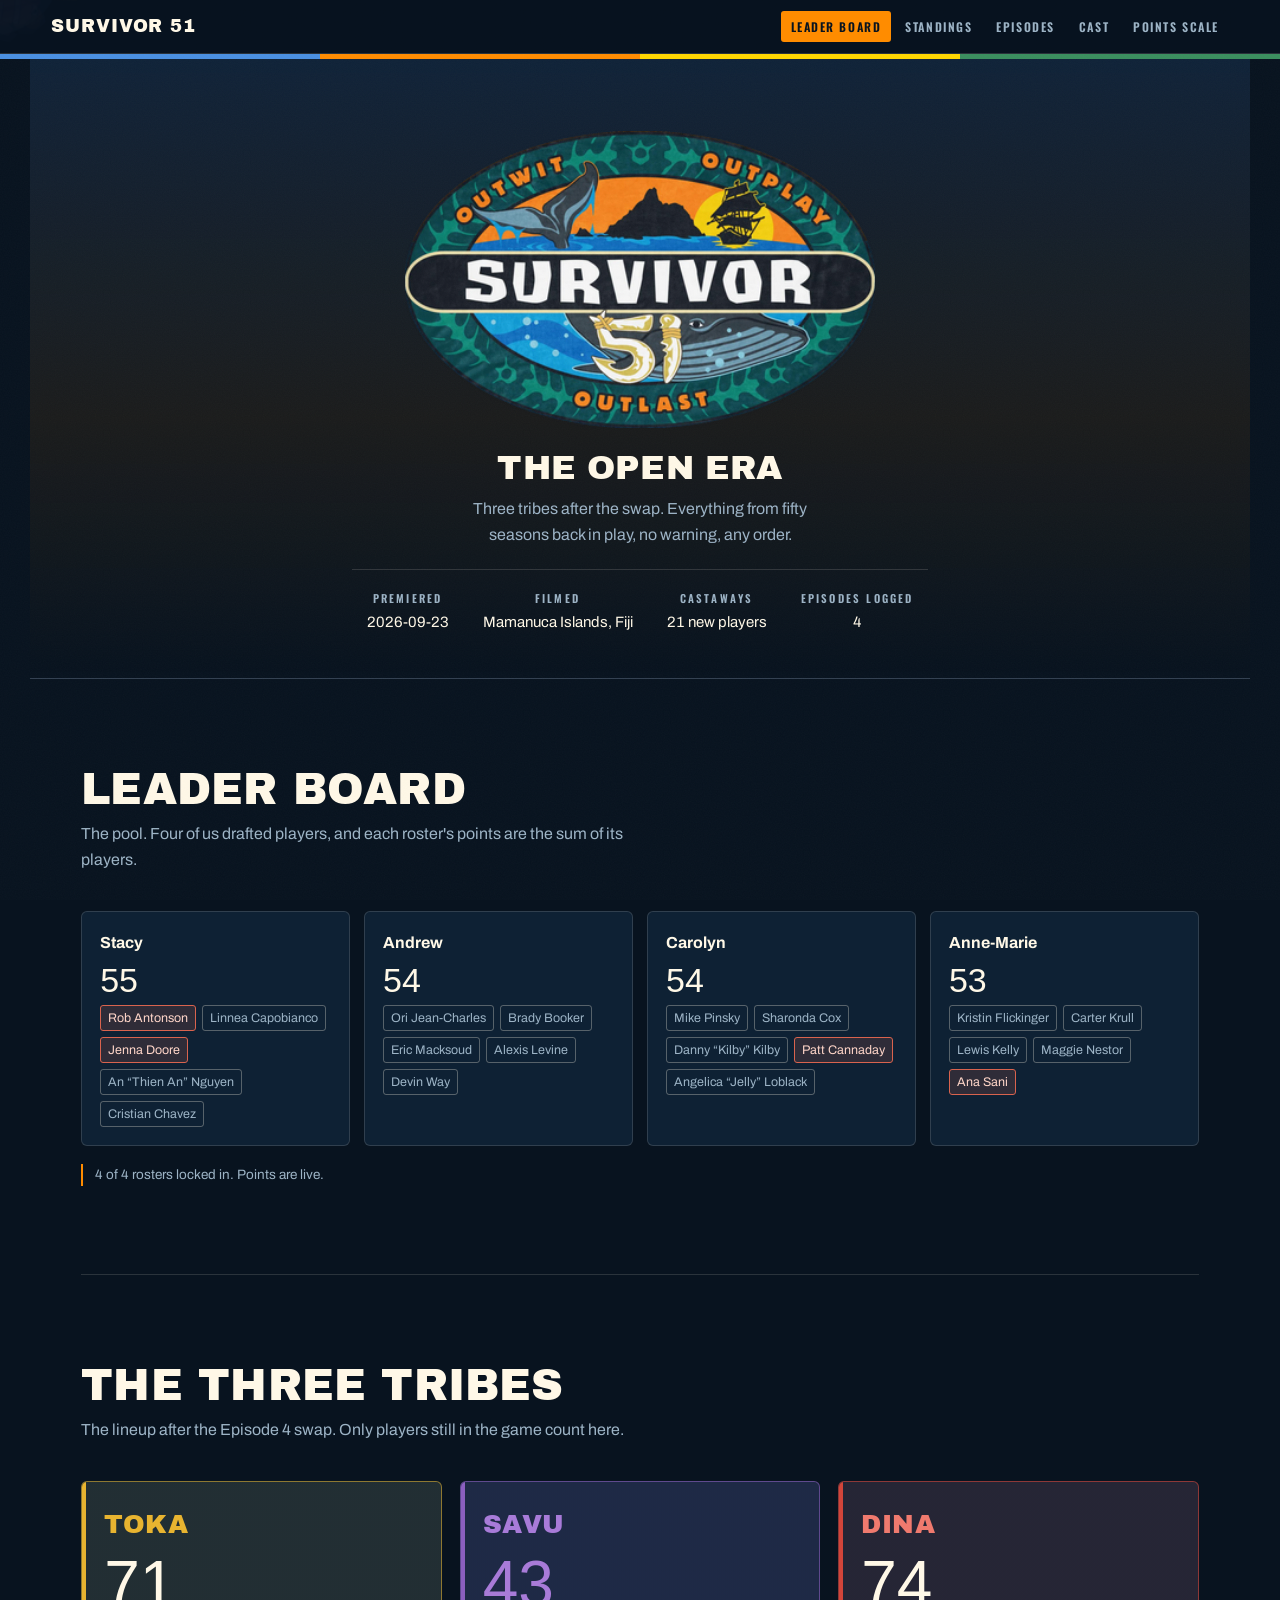
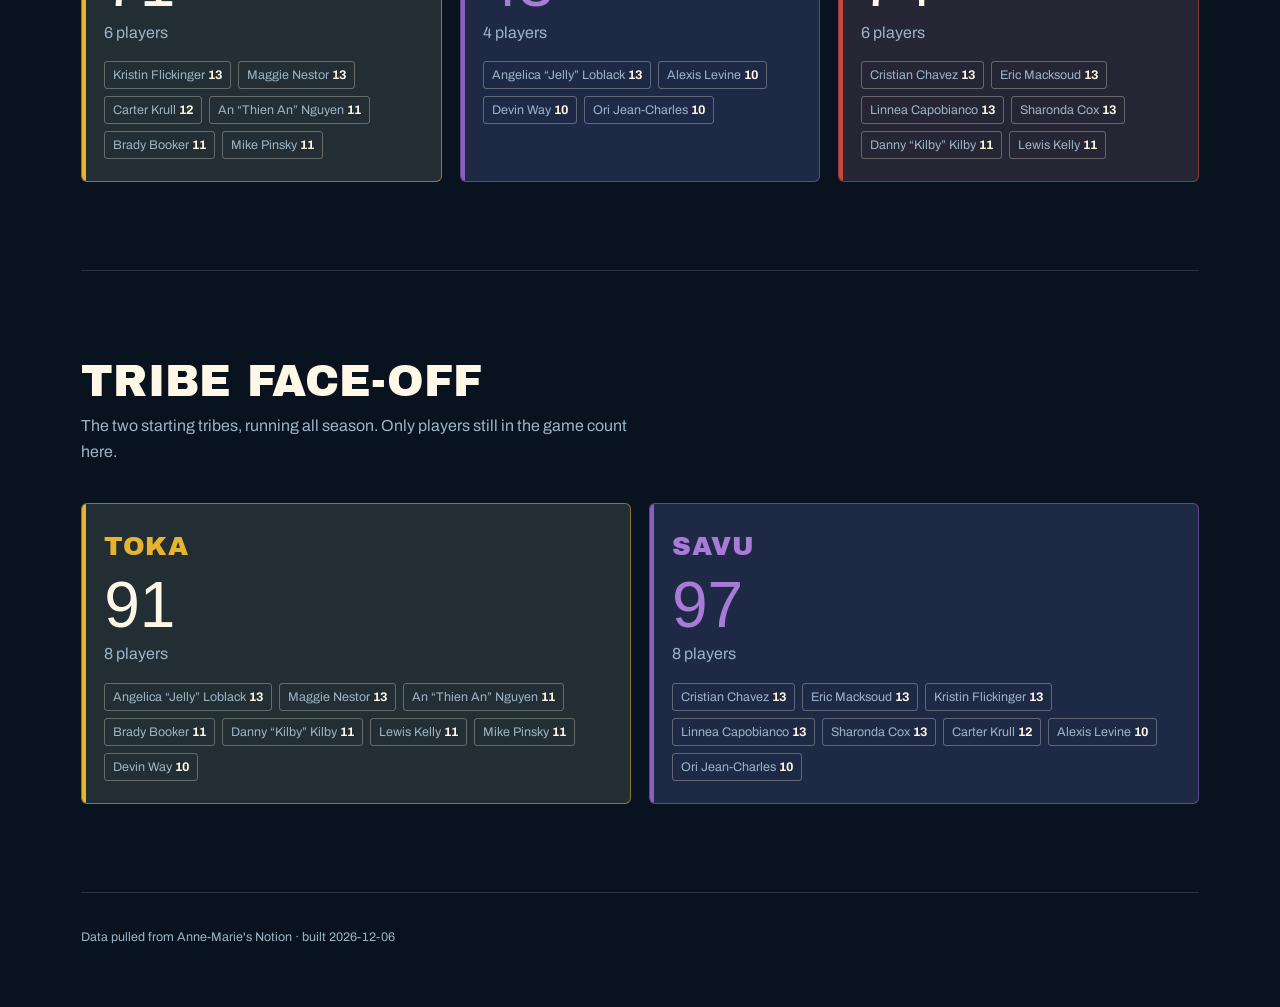
==== commit 02bb6433: "Home: add Three Tribes section above Tribe Face-Off; tribe cards count active players only - New 'Th" ====
--- a/index.html
+++ b/index.html
@@ -31,8 +31,12 @@
     <div class="pool" id="pool"></div><p class="callout" id="poolnote"></p>
   </section>
   <section class="block">
-    <div class="block-head"><h2>Tribe Face-Off</h2><p class="lede">Points per tribe, counting every player's season total so far. Three tribes since the Episode 4 swap.</p></div>
-    <div class="tribes" id="tribes"></div>
+    <div class="block-head"><h2>The Three Tribes</h2><p class="lede">The lineup after the Episode 4 swap. Only players still in the game count here.</p></div>
+    <div class="tribes now" id="tribesNow"></div>
+  </section>
+  <section class="block">
+    <div class="block-head"><h2>Tribe Face-Off</h2><p class="lede">The two starting tribes, running all season. Only players still in the game count here.</p></div>
+    <div class="tribes start" id="tribesStart"></div>
   </section>
 </main>
 <footer>
--- a/styles.css
+++ b/styles.css
@@ -295,7 +295,8 @@
 /* home: sections stacked, items within each row side by side */
 @media (min-width:760px){
   .pool{grid-template-columns:repeat(4,minmax(0,1fr))}
-  .tribes{grid-template-columns:repeat(3,minmax(0,1fr))}
+  .tribes.now{grid-template-columns:repeat(3,minmax(0,1fr))}
+  .tribes.start{grid-template-columns:repeat(2,minmax(0,1fr))}
 }
 
 /* tribe colors: proper buff hues */
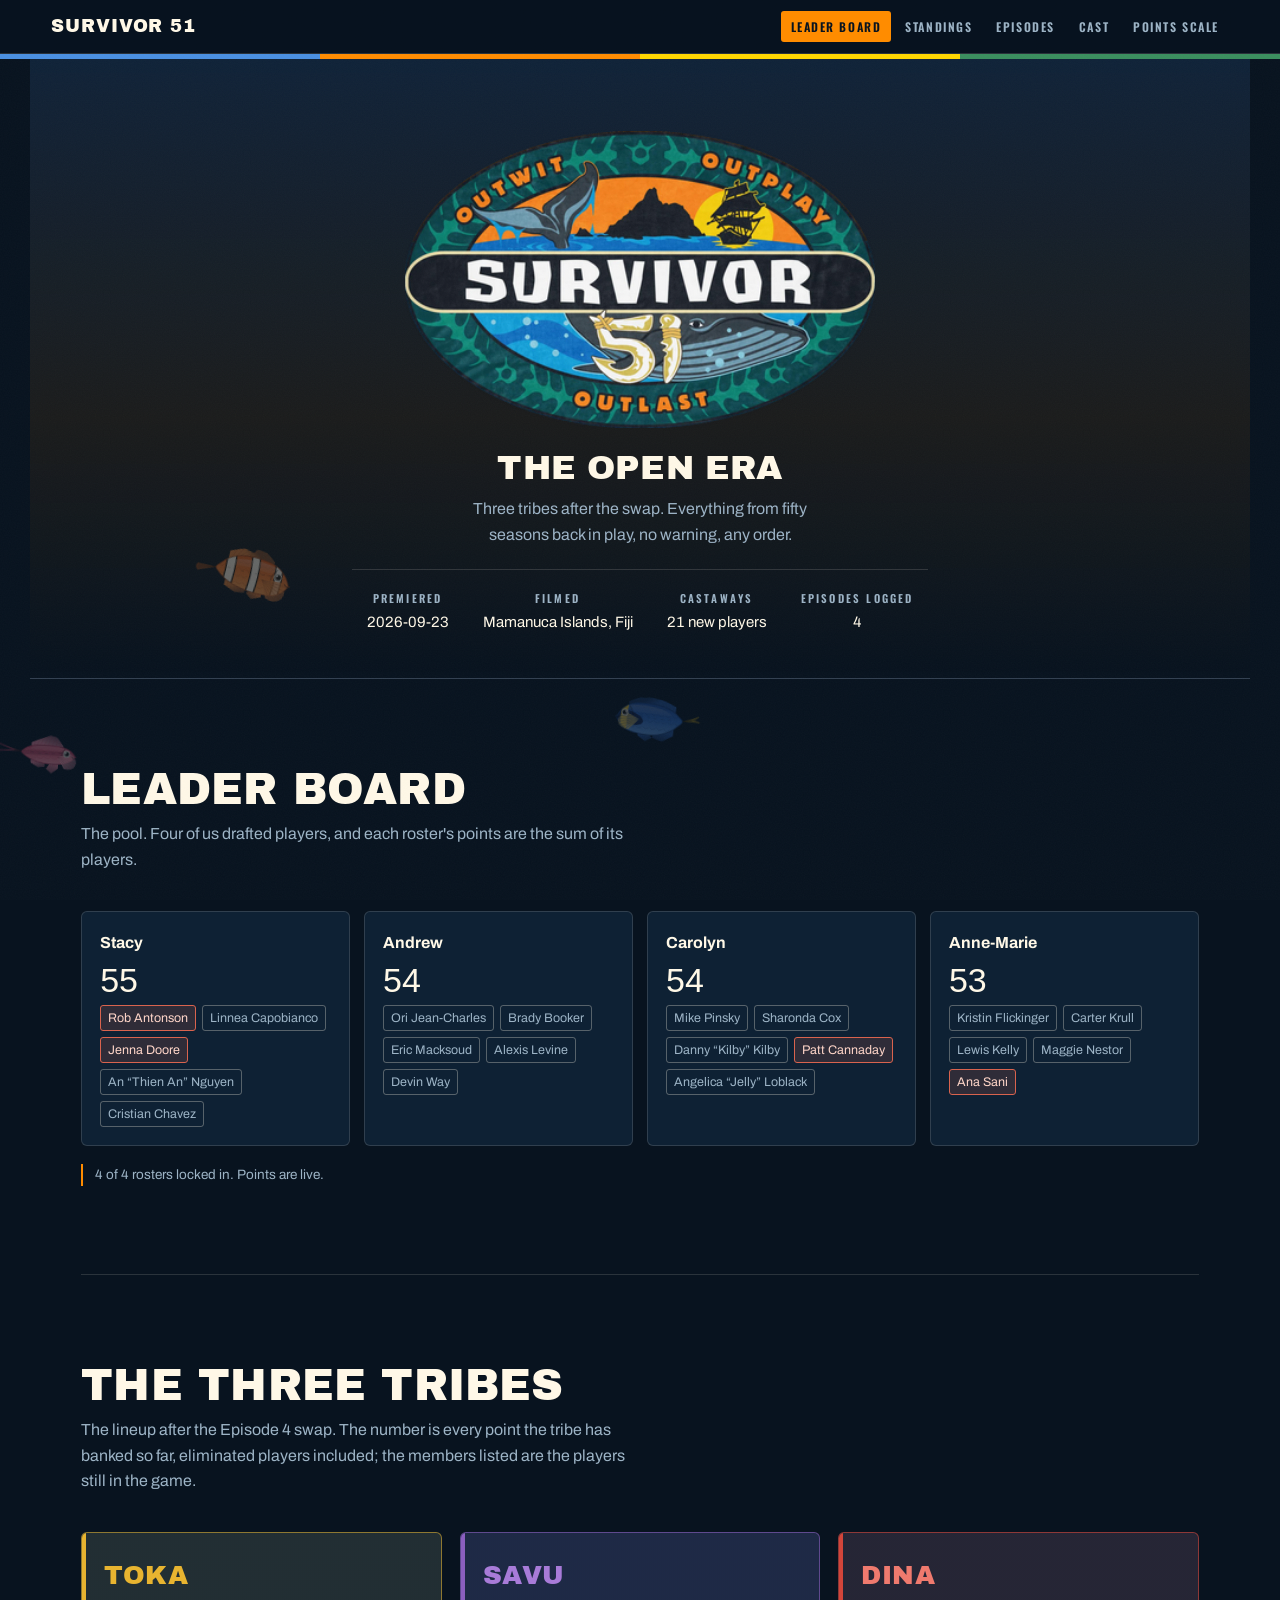
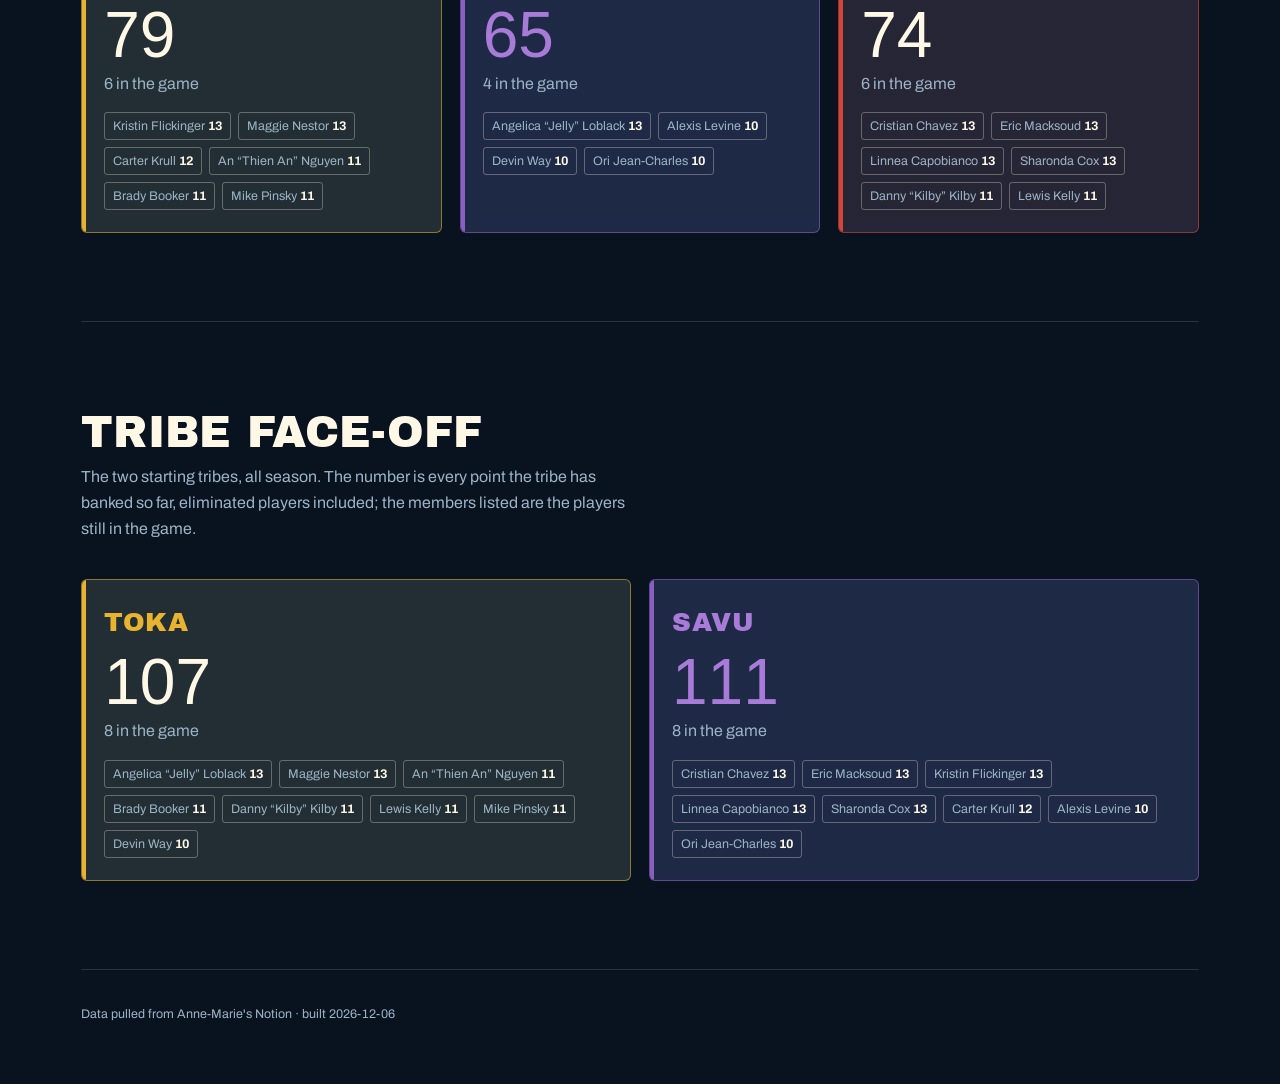
==== commit 2bdba97e: "Tribe cards: number counts every banked point (eliminated included), members stay active-only" ====
--- a/index.html
+++ b/index.html
@@ -31,11 +31,11 @@
     <div class="pool" id="pool"></div><p class="callout" id="poolnote"></p>
   </section>
   <section class="block">
-    <div class="block-head"><h2>The Three Tribes</h2><p class="lede">The lineup after the Episode 4 swap. Only players still in the game count here.</p></div>
+    <div class="block-head"><h2>The Three Tribes</h2><p class="lede">The lineup after the Episode 4 swap. The number is every point the tribe has banked so far, eliminated players included; the members listed are the players still in the game.</p></div>
     <div class="tribes now" id="tribesNow"></div>
   </section>
   <section class="block">
-    <div class="block-head"><h2>Tribe Face-Off</h2><p class="lede">The two starting tribes, running all season. Only players still in the game count here.</p></div>
+    <div class="block-head"><h2>Tribe Face-Off</h2><p class="lede">The two starting tribes, all season. The number is every point the tribe has banked so far, eliminated players included; the members listed are the players still in the game.</p></div>
     <div class="tribes start" id="tribesStart"></div>
   </section>
 </main>
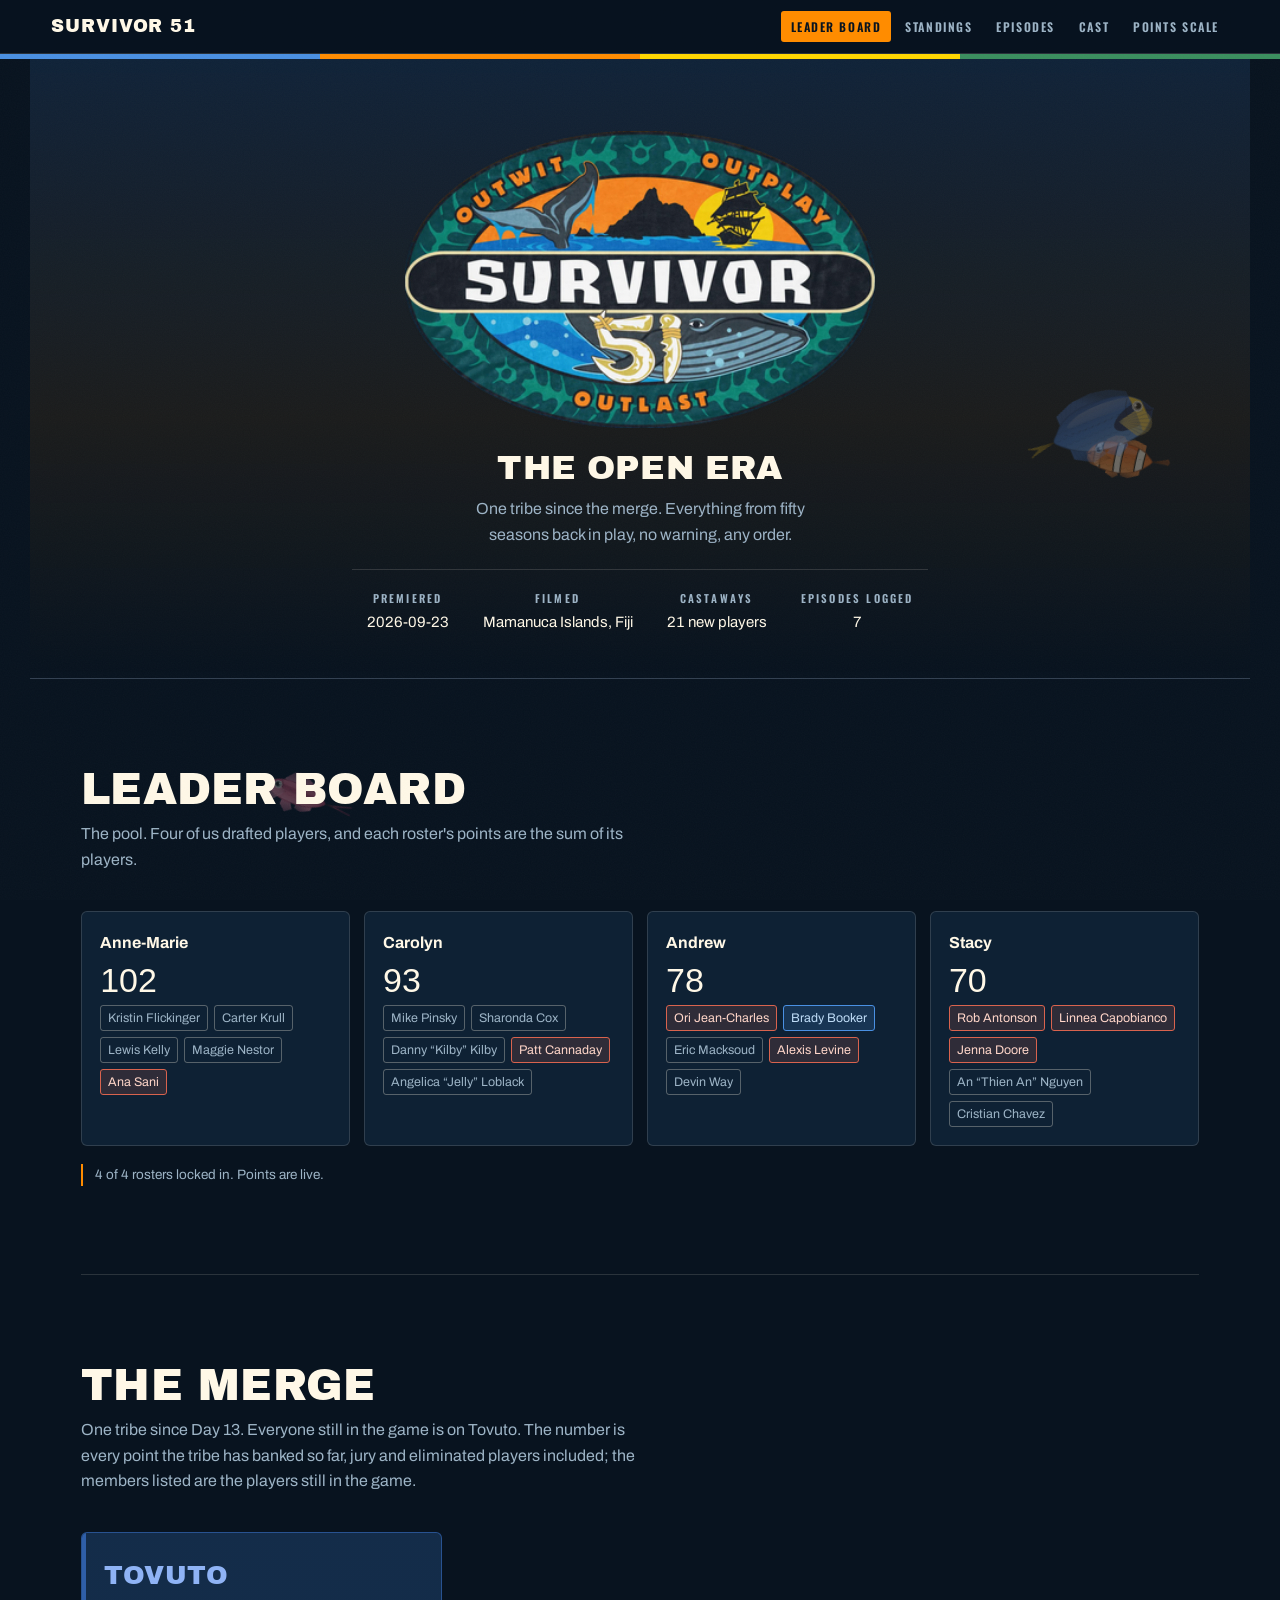
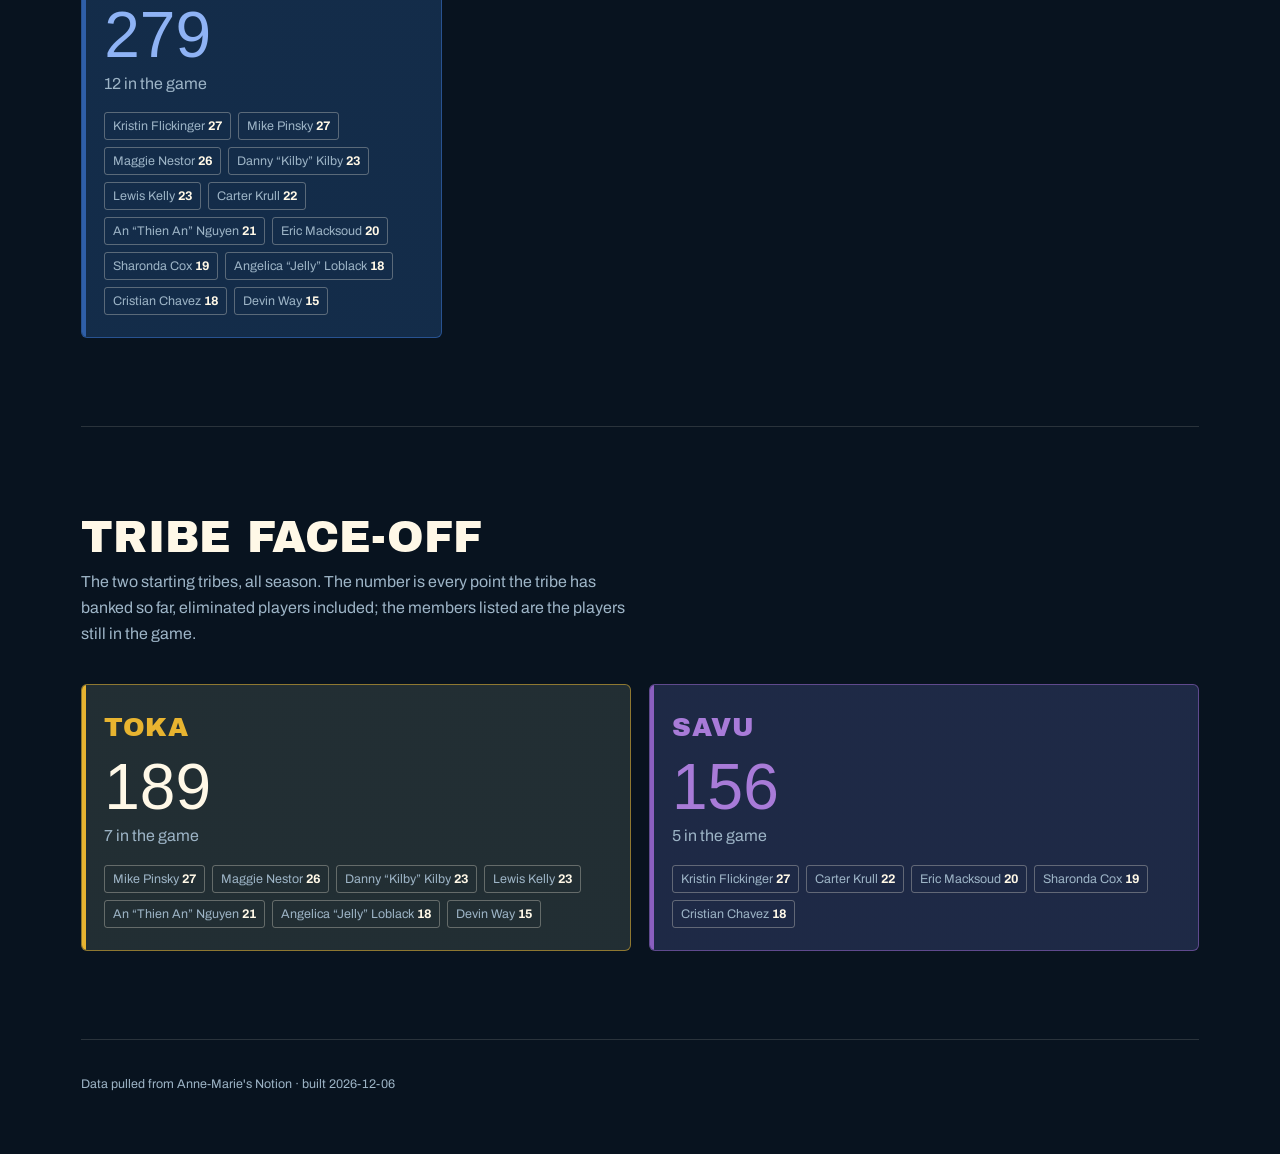
==== commit 36b358a3: "Home tribes: Tovuto after the merge" ====
--- a/index.html
+++ b/index.html
@@ -21,7 +21,7 @@
   </div>
   <div class="mast-right">
     <p class="era">The Open Era</p>
-    <p class="era-note">Three tribes after the swap. Everything from fifty seasons back in play, no warning, any order.</p>
+    <p class="era-note">One tribe since the merge. Everything from fifty seasons back in play, no warning, any order.</p>
     <dl class="meta" id="meta"></dl>
   </div>
 </header>
@@ -31,7 +31,7 @@
     <div class="pool" id="pool"></div><p class="callout" id="poolnote"></p>
   </section>
   <section class="block">
-    <div class="block-head"><h2>The Three Tribes</h2><p class="lede">The lineup after the Episode 4 swap. The number is every point the tribe has banked so far, eliminated players included; the members listed are the players still in the game.</p></div>
+    <div class="block-head"><h2>The Merge</h2><p class="lede">One tribe since Day 13. Everyone still in the game is on Tovuto. The number is every point the tribe has banked so far, jury and eliminated players included; the members listed are the players still in the game.</p></div>
     <div class="tribes now" id="tribesNow"></div>
   </section>
   <section class="block">
--- a/styles.css
+++ b/styles.css
@@ -10,6 +10,7 @@
   --toka:#E8B430;
   --savu:#8B5FBF;
   --dina:#D2453A;
+  --tovuto:#2F5FA8;
   --c-immunity:#2E8B8B;
   --c-reward:#C9A227;
   --c-idols:#E5623A;
@@ -112,6 +113,7 @@
 .row.toka .bar i{background:var(--toka)}
 .row.savu .bar i{background:var(--savu)}
 .row.dina .bar i{background:var(--dina)}
+.row.tovuto .bar i{background:var(--tovuto)}
 
 /* ---------- legend + stacks ---------- */
 .legend{display:flex;flex-wrap:wrap;gap:8px 18px;margin-bottom:22px}
@@ -175,6 +177,7 @@
 .chip.toka{background:var(--toka)}
 .chip.savu{background:var(--savu);color:var(--bone)}
 .chip.dina{background:var(--dina);color:var(--bone)}
+.chip.tovuto{background:var(--tovuto);color:var(--bone)}
 .chip em{font-style:normal;opacity:.72;font-weight:600;letter-spacing:.06em}
 .card.out{opacity:.62}
 
@@ -355,9 +358,13 @@
 .tribe.toka{border-color:rgba(232,180,48,.55);background:linear-gradient(rgba(232,180,48,.09),rgba(232,180,48,.09)),var(--ink-2)}
 .tribe.savu{border-color:rgba(139,95,191,.6);background:linear-gradient(rgba(139,95,191,.13),rgba(139,95,191,.13)),var(--ink-2)}
 .tribe.dina{border-color:rgba(210,69,58,.6);background:linear-gradient(rgba(210,69,58,.12),rgba(210,69,58,.12)),var(--ink-2)}
+.tribe.tovuto h3{color:#8FB3F5}
+.tribe.tovuto .tot{color:#8FB3F5}
+.tribe.tovuto{border-color:rgba(47,95,168,.75);background:linear-gradient(rgba(47,95,168,.18),rgba(47,95,168,.18)),var(--ink-2)}
 .tribe.toka::before{background:var(--toka)}
 .tribe.savu::before{background:var(--savu)}
 .tribe.dina::before{background:var(--dina)}
+.tribe.tovuto::before{background:var(--tovuto)}
 
 /* legend stays on one line on phones */
 @media (max-width:759px){
